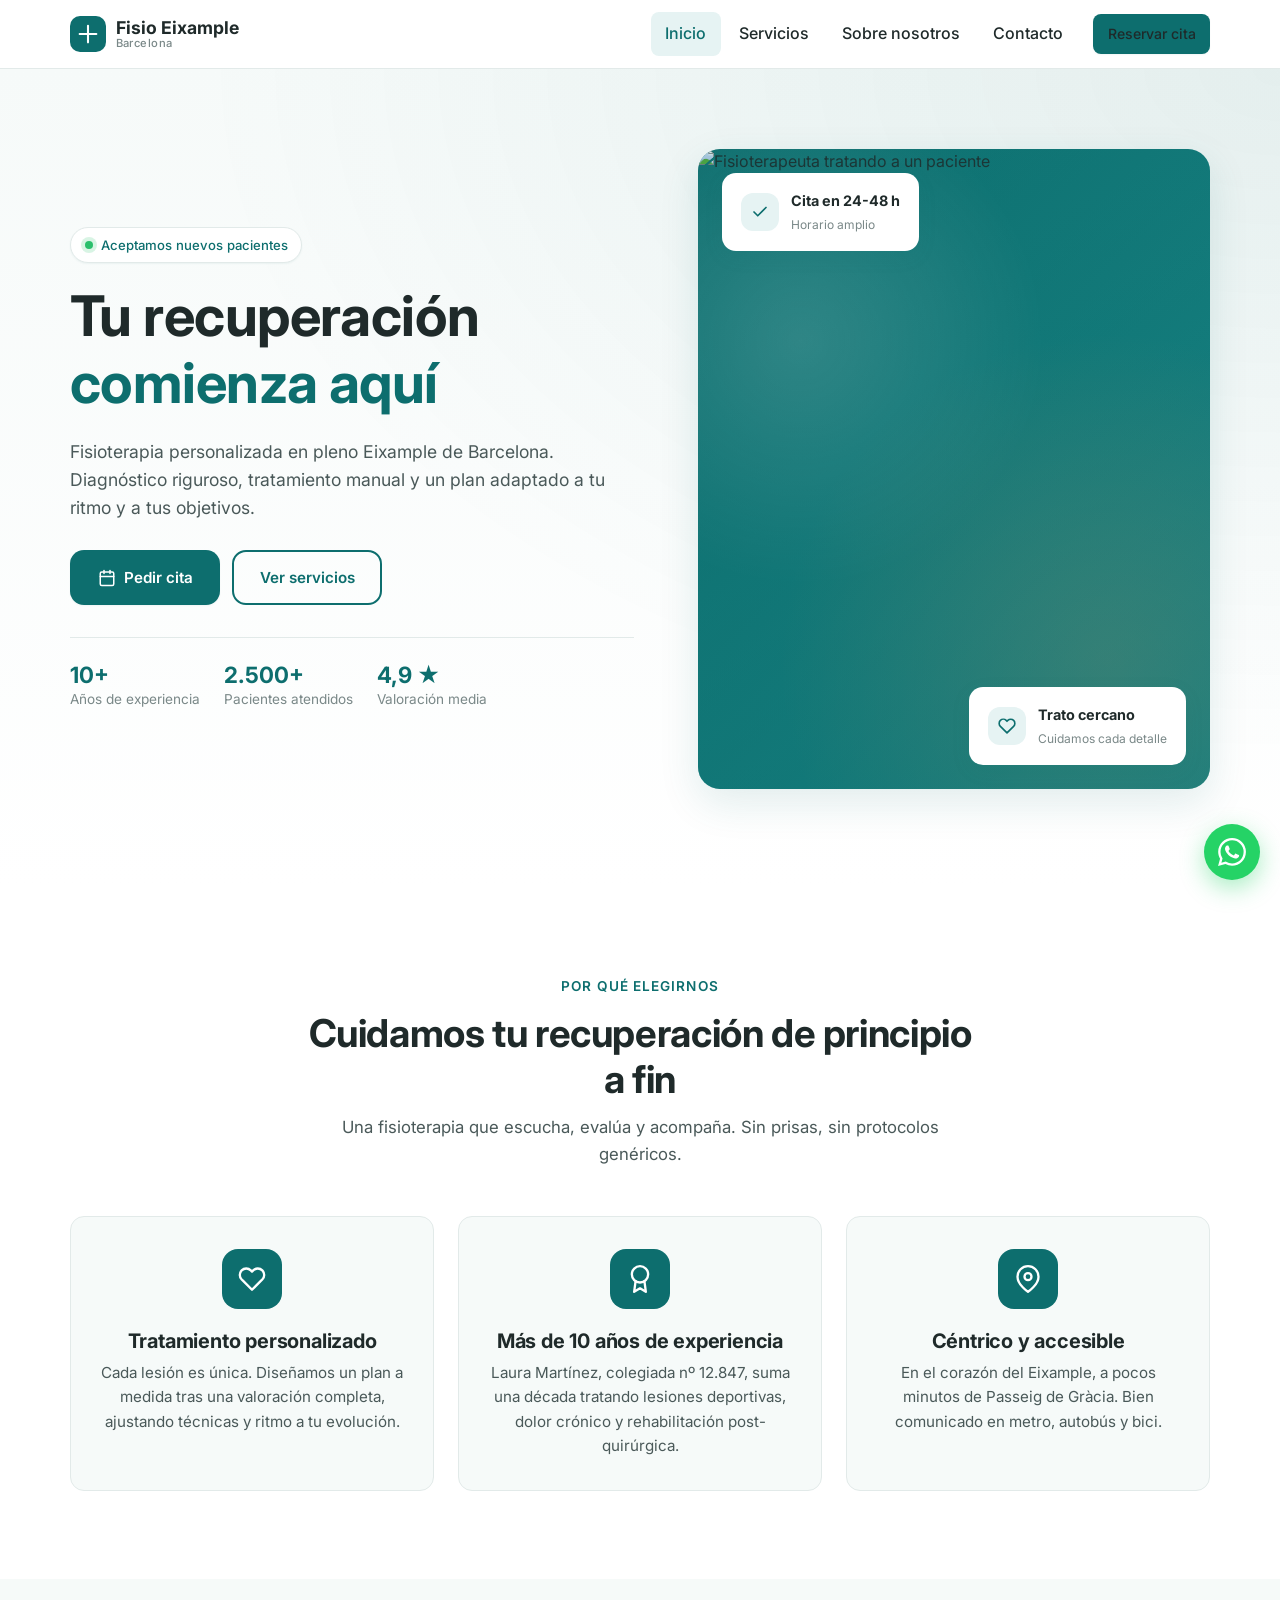
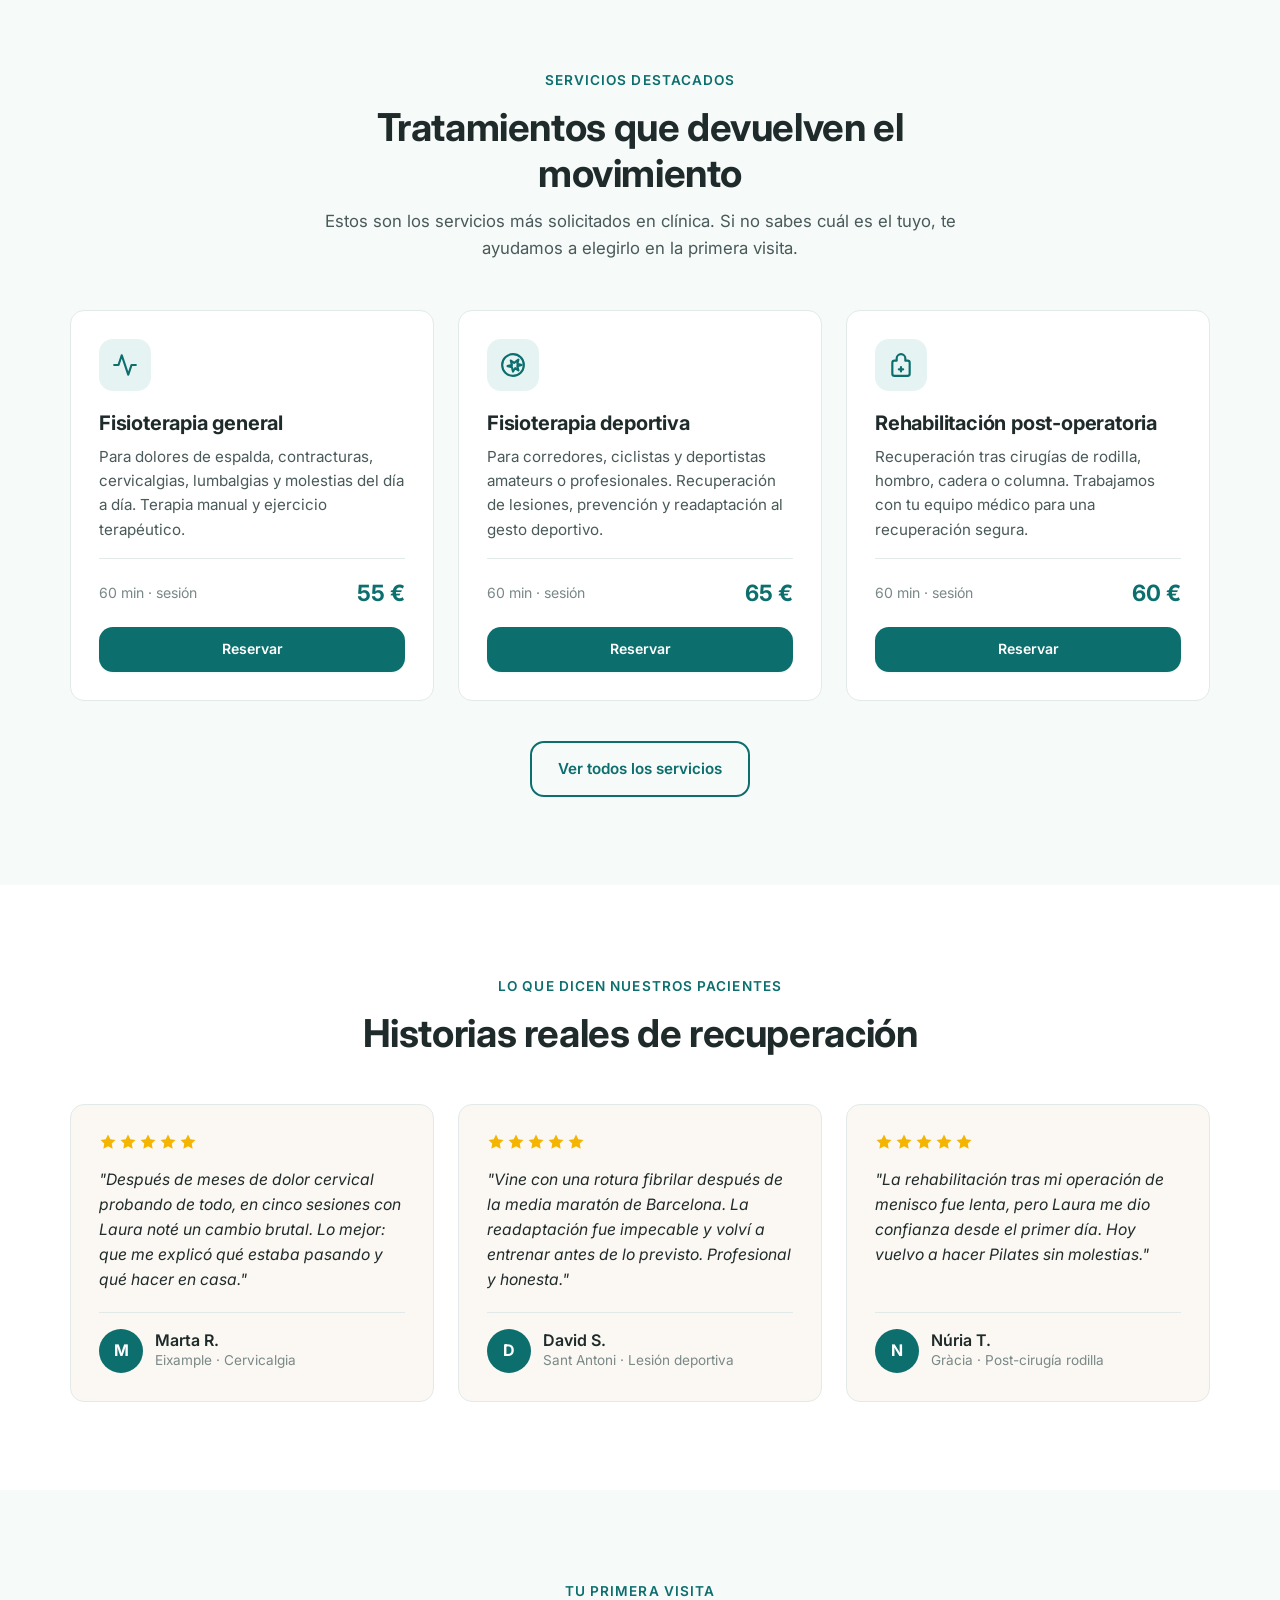
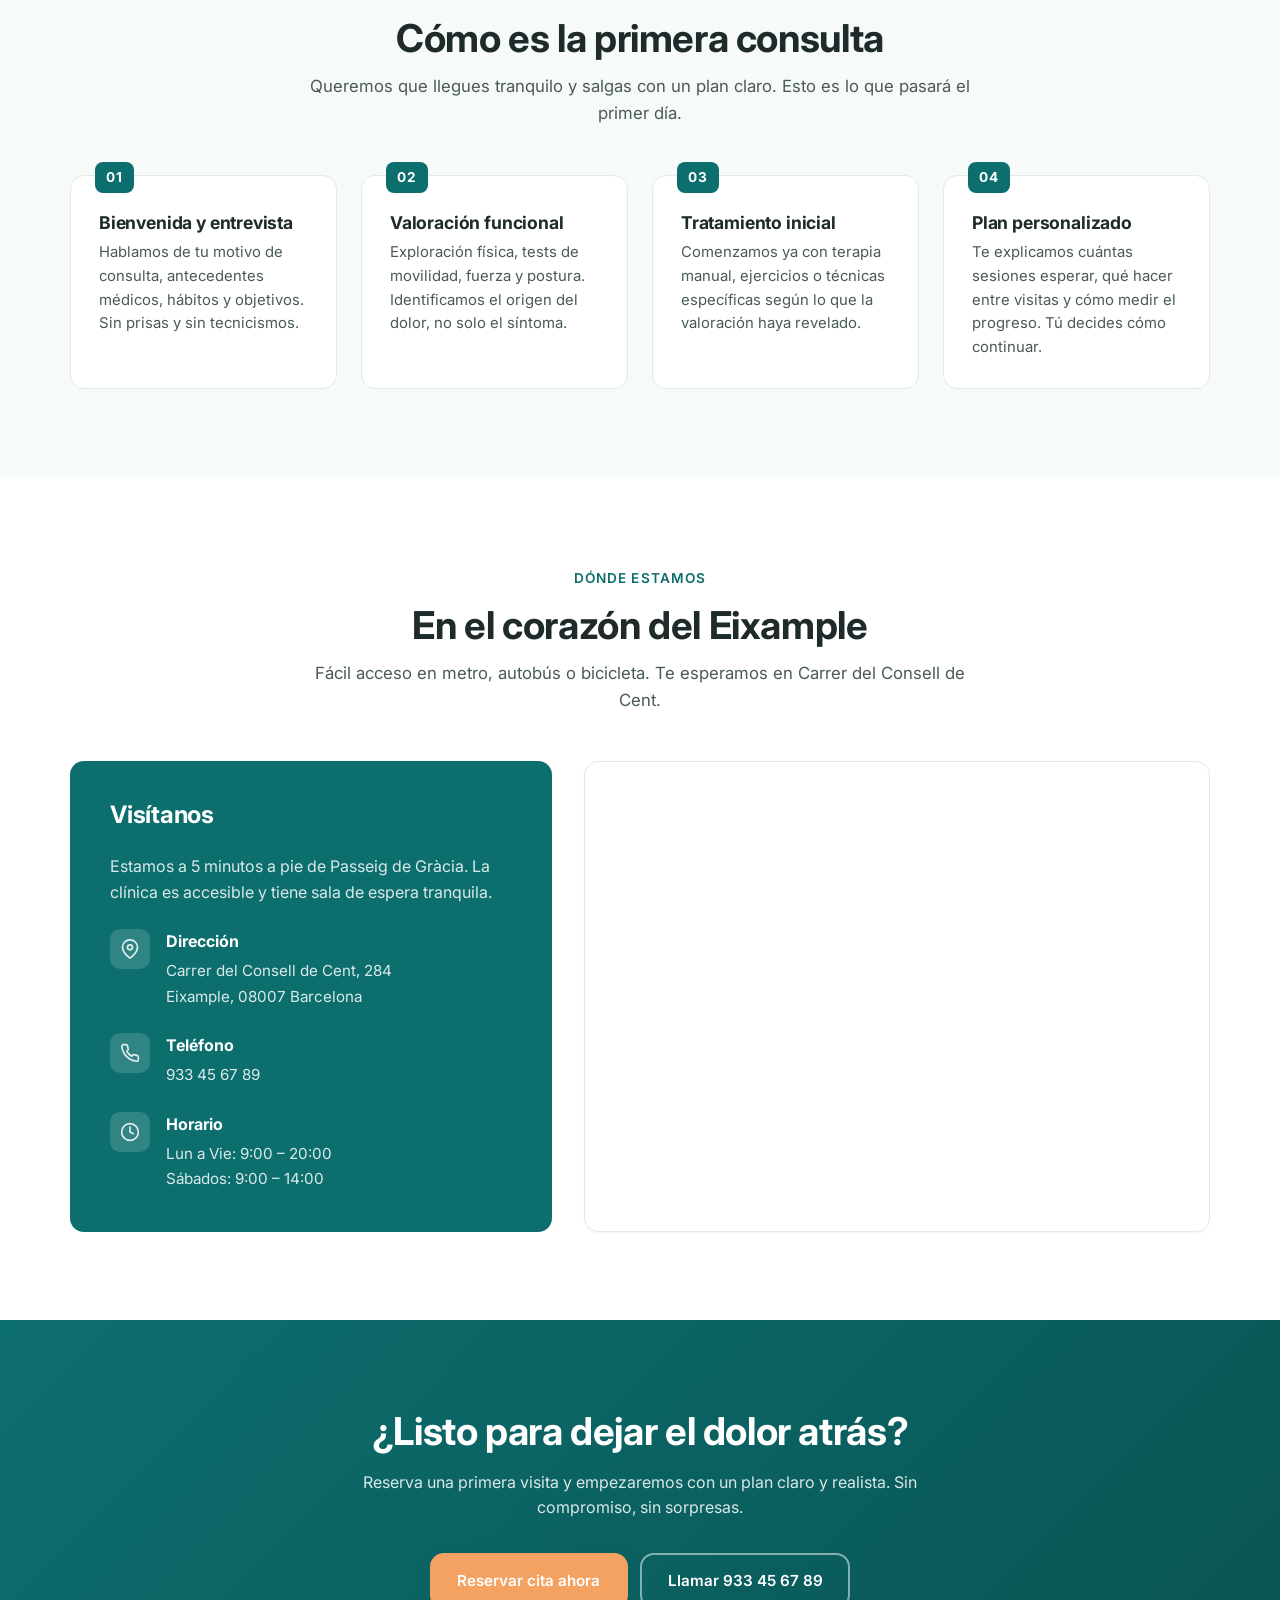
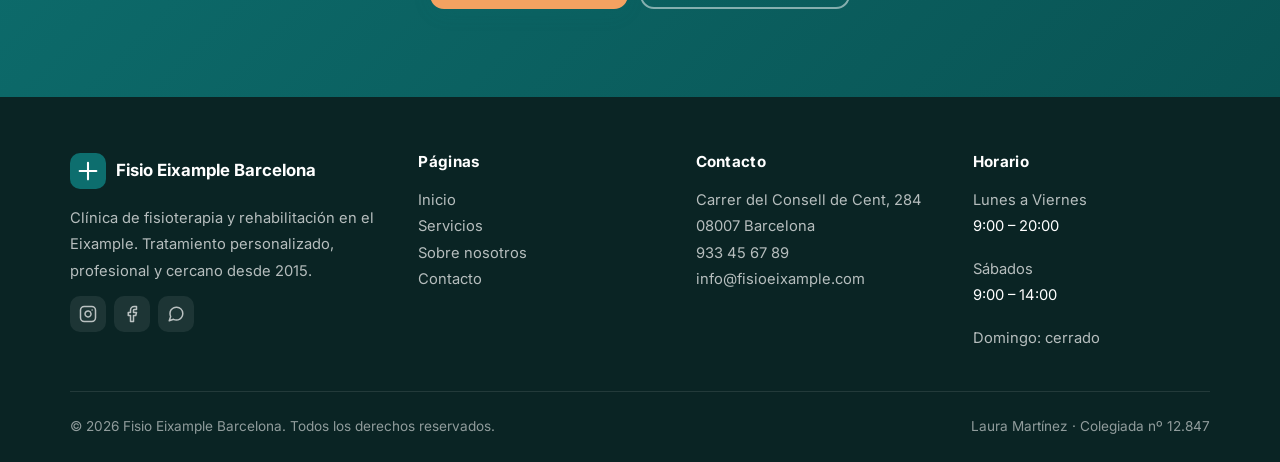
==== index.html @ 510cd074 "Add files via upload" ====
<!DOCTYPE html>
<html lang="es">
<head>
<meta charset="UTF-8" />
<meta name="viewport" content="width=device-width, initial-scale=1.0" />
<title>Fisio Eixample Barcelona — Fisioterapia y rehabilitación</title>
<meta name="description" content="Clínica de fisioterapia en el Eixample de Barcelona. Tratamiento personalizado, fisioterapia deportiva, osteopatía y rehabilitación. Pide cita con Laura Martínez, colegiada nº 12.847." />
<link rel="preconnect" href="https://fonts.googleapis.com" />
<link rel="preconnect" href="https://fonts.gstatic.com" crossorigin />
<link href="https://fonts.googleapis.com/css2?family=Inter:wght@400;500;600;700;800&display=swap" rel="stylesheet" />
<link rel="stylesheet" href="style.css" />
<link rel="icon" href="data:image/svg+xml,%3Csvg xmlns='http://www.w3.org/2000/svg' viewBox='0 0 100 100'%3E%3Crect width='100' height='100' rx='22' fill='%230d6e6e'/%3E%3Cpath d='M30 50 L45 50 L45 35 L55 35 L55 50 L70 50 L70 60 L55 60 L55 75 L45 75 L45 60 L30 60 Z' fill='white'/%3E%3C/svg%3E" />
</head>
<body>

<!-- ============ HEADER ============ -->
<header class="site-header">
  <div class="container nav">
    <a href="index.html" class="logo" aria-label="Inicio Fisio Eixample Barcelona">
      <span class="logo-mark" aria-hidden="true">
        <svg width="20" height="20" viewBox="0 0 24 24" fill="none" stroke="currentColor" stroke-width="2.5" stroke-linecap="round" stroke-linejoin="round"><path d="M12 2v20M2 12h20"/></svg>
      </span>
      <span class="logo-text">
        <strong>Fisio Eixample</strong>
        <small>Barcelona</small>
      </span>
    </a>

    <button class="nav-toggle" aria-expanded="false" aria-controls="primary-nav" aria-label="Abrir menú">
      <svg class="icon-open" width="24" height="24" viewBox="0 0 24 24" fill="none" stroke="currentColor" stroke-width="2" stroke-linecap="round"><line x1="3" y1="6" x2="21" y2="6"/><line x1="3" y1="12" x2="21" y2="12"/><line x1="3" y1="18" x2="21" y2="18"/></svg>
      <svg class="icon-close" width="24" height="24" viewBox="0 0 24 24" fill="none" stroke="currentColor" stroke-width="2" stroke-linecap="round"><line x1="18" y1="6" x2="6" y2="18"/><line x1="6" y1="6" x2="18" y2="18"/></svg>
    </button>

    <nav id="primary-nav" class="nav-menu" aria-label="Principal">
      <a href="index.html" class="active">Inicio</a>
      <a href="servicios.html">Servicios</a>
      <a href="sobre-nosotros.html">Sobre nosotros</a>
      <a href="contacto.html">Contacto</a>
      <a href="contacto.html#reservar" class="btn btn-primary btn-sm">Reservar cita</a>
    </nav>
  </div>
</header>

<!-- ============ HERO ============ -->
<section class="hero">
  <div class="container hero-grid">
    <div>
      <span class="hero-eyebrow">Aceptamos nuevos pacientes</span>
      <h1>Tu recuperación <span class="accent">comienza aquí</span></h1>
      <p class="hero-lead">Fisioterapia personalizada en pleno Eixample de Barcelona. Diagnóstico riguroso, tratamiento manual y un plan adaptado a tu ritmo y a tus objetivos.</p>
      <div class="hero-ctas">
        <a href="contacto.html#reservar" class="btn btn-primary">
          <svg width="18" height="18" viewBox="0 0 24 24" fill="none" stroke="currentColor" stroke-width="2" stroke-linecap="round" stroke-linejoin="round"><rect x="3" y="4" width="18" height="18" rx="2"/><line x1="16" y1="2" x2="16" y2="6"/><line x1="8" y1="2" x2="8" y2="6"/><line x1="3" y1="10" x2="21" y2="10"/></svg>
          Pedir cita
        </a>
        <a href="servicios.html" class="btn btn-outline">Ver servicios</a>
      </div>
      <div class="hero-trust">
        <div class="hero-trust-item">
          <strong>10+</strong>
          <span>Años de experiencia</span>
        </div>
        <div class="hero-trust-item">
          <strong>2.500+</strong>
          <span>Pacientes atendidos</span>
        </div>
        <div class="hero-trust-item">
          <strong>4,9 ★</strong>
          <span>Valoración media</span>
        </div>
      </div>
    </div>

    <div class="hero-visual">
      <img class="hero-photo"
           src="https://images.pexels.com/photos/20860586/pexels-photo-20860586.jpeg?auto=compress&cs=tinysrgb&w=1000"
           alt="Fisioterapeuta tratando a un paciente"
           loading="eager"
           referrerpolicy="no-referrer" />
      <div class="hero-visual-card top">
        <span class="dot">
          <svg width="18" height="18" viewBox="0 0 24 24" fill="none" stroke="currentColor" stroke-width="2.2" stroke-linecap="round" stroke-linejoin="round"><polyline points="20 6 9 17 4 12"/></svg>
        </span>
        <div>
          <strong>Cita en 24-48 h</strong>
          <small>Horario amplio</small>
        </div>
      </div>
      <div class="hero-visual-card bottom">
        <span class="dot">
          <svg width="18" height="18" viewBox="0 0 24 24" fill="none" stroke="currentColor" stroke-width="2.2" stroke-linecap="round" stroke-linejoin="round"><path d="M20.84 4.61a5.5 5.5 0 0 0-7.78 0L12 5.67l-1.06-1.06a5.5 5.5 0 0 0-7.78 7.78l1.06 1.06L12 21.23l7.78-7.78 1.06-1.06a5.5 5.5 0 0 0 0-7.78z"/></svg>
        </span>
        <div>
          <strong>Trato cercano</strong>
          <small>Cuidamos cada detalle</small>
        </div>
      </div>
    </div>
  </div>
</section>

<!-- ============ FEATURES ============ -->
<section class="features">
  <div class="container">
    <div class="section-header">
      <span class="eyebrow">Por qué elegirnos</span>
      <h2>Cuidamos tu recuperación de principio a fin</h2>
      <p>Una fisioterapia que escucha, evalúa y acompaña. Sin prisas, sin protocolos genéricos.</p>
    </div>
    <div class="features-grid">

      <div class="feature-card reveal">
        <div class="feature-icon" aria-hidden="true">
          <svg width="28" height="28" viewBox="0 0 24 24" fill="none" stroke="currentColor" stroke-width="2" stroke-linecap="round" stroke-linejoin="round"><path d="M20.84 4.61a5.5 5.5 0 0 0-7.78 0L12 5.67l-1.06-1.06a5.5 5.5 0 0 0-7.78 7.78l1.06 1.06L12 21.23l7.78-7.78 1.06-1.06a5.5 5.5 0 0 0 0-7.78z"/></svg>
        </div>
        <h3>Tratamiento personalizado</h3>
        <p>Cada lesión es única. Diseñamos un plan a medida tras una valoración completa, ajustando técnicas y ritmo a tu evolución.</p>
      </div>

      <div class="feature-card reveal">
        <div class="feature-icon" aria-hidden="true">
          <svg width="28" height="28" viewBox="0 0 24 24" fill="none" stroke="currentColor" stroke-width="2" stroke-linecap="round" stroke-linejoin="round"><circle cx="12" cy="8" r="7"/><polyline points="8.21 13.89 7 23 12 20 17 23 15.79 13.88"/></svg>
        </div>
        <h3>Más de 10 años de experiencia</h3>
        <p>Laura Martínez, colegiada nº 12.847, suma una década tratando lesiones deportivas, dolor crónico y rehabilitación post-quirúrgica.</p>
      </div>

      <div class="feature-card reveal">
        <div class="feature-icon" aria-hidden="true">
          <svg width="28" height="28" viewBox="0 0 24 24" fill="none" stroke="currentColor" stroke-width="2" stroke-linecap="round" stroke-linejoin="round"><path d="M21 10c0 7-9 13-9 13s-9-6-9-13a9 9 0 0 1 18 0z"/><circle cx="12" cy="10" r="3"/></svg>
        </div>
        <h3>Céntrico y accesible</h3>
        <p>En el corazón del Eixample, a pocos minutos de Passeig de Gràcia. Bien comunicado en metro, autobús y bici.</p>
      </div>

    </div>
  </div>
</section>

<!-- ============ SERVICES ============ -->
<section class="services">
  <div class="container">
    <div class="section-header">
      <span class="eyebrow">Servicios destacados</span>
      <h2>Tratamientos que devuelven el movimiento</h2>
      <p>Estos son los servicios más solicitados en clínica. Si no sabes cuál es el tuyo, te ayudamos a elegirlo en la primera visita.</p>
    </div>
    <div class="services-grid three">

      <article class="service-card reveal">
        <div class="service-icon" aria-hidden="true">
          <svg width="26" height="26" viewBox="0 0 24 24" fill="none" stroke="currentColor" stroke-width="2" stroke-linecap="round" stroke-linejoin="round"><path d="M22 12h-4l-3 9L9 3l-3 9H2"/></svg>
        </div>
        <h3>Fisioterapia general</h3>
        <p>Para dolores de espalda, contracturas, cervicalgias, lumbalgias y molestias del día a día. Terapia manual y ejercicio terapéutico.</p>
        <div class="service-meta">
          <span class="duration">60 min · sesión</span>
          <span class="service-price">55 €</span>
        </div>
        <a href="contacto.html#reservar" class="btn btn-primary btn-sm">Reservar</a>
      </article>

      <article class="service-card reveal">
        <div class="service-icon" aria-hidden="true">
          <svg width="26" height="26" viewBox="0 0 24 24" fill="none" stroke="currentColor" stroke-width="2" stroke-linecap="round" stroke-linejoin="round"><circle cx="12" cy="12" r="10"/><path d="M14 9.3 17 7l-1 4 4 1-4 1 1 4-3-2-2 3-1-4-4-1 4-1-1-4 3 2"/></svg>
        </div>
        <h3>Fisioterapia deportiva</h3>
        <p>Para corredores, ciclistas y deportistas amateurs o profesionales. Recuperación de lesiones, prevención y readaptación al gesto deportivo.</p>
        <div class="service-meta">
          <span class="duration">60 min · sesión</span>
          <span class="service-price">65 €</span>
        </div>
        <a href="contacto.html#reservar" class="btn btn-primary btn-sm">Reservar</a>
      </article>

      <article class="service-card reveal">
        <div class="service-icon" aria-hidden="true">
          <svg width="26" height="26" viewBox="0 0 24 24" fill="none" stroke="currentColor" stroke-width="2" stroke-linecap="round" stroke-linejoin="round"><path d="M12 2a4 4 0 0 0-4 4v2H6a2 2 0 0 0-2 2v10a2 2 0 0 0 2 2h12a2 2 0 0 0 2-2V10a2 2 0 0 0-2-2h-2V6a4 4 0 0 0-4-4z"/><path d="M12 14v4M10 16h4"/></svg>
        </div>
        <h3>Rehabilitación post-operatoria</h3>
        <p>Recuperación tras cirugías de rodilla, hombro, cadera o columna. Trabajamos con tu equipo médico para una recuperación segura.</p>
        <div class="service-meta">
          <span class="duration">60 min · sesión</span>
          <span class="service-price">60 €</span>
        </div>
        <a href="contacto.html#reservar" class="btn btn-primary btn-sm">Reservar</a>
      </article>

    </div>
    <div class="section-cta">
      <a href="servicios.html" class="btn btn-outline">Ver todos los servicios</a>
    </div>
  </div>
</section>

<!-- ============ TESTIMONIALS ============ -->
<section class="testimonials">
  <div class="container">
    <div class="section-header">
      <span class="eyebrow">Lo que dicen nuestros pacientes</span>
      <h2>Historias reales de recuperación</h2>
    </div>
    <div class="testimonials-grid">

      <article class="testimonial-card reveal">
        <div class="stars" aria-label="5 sobre 5 estrellas">
          <svg width="18" height="18" viewBox="0 0 24 24" fill="currentColor"><polygon points="12 2 15.09 8.26 22 9.27 17 14.14 18.18 21.02 12 17.77 5.82 21.02 7 14.14 2 9.27 8.91 8.26 12 2"/></svg>
          <svg width="18" height="18" viewBox="0 0 24 24" fill="currentColor"><polygon points="12 2 15.09 8.26 22 9.27 17 14.14 18.18 21.02 12 17.77 5.82 21.02 7 14.14 2 9.27 8.91 8.26 12 2"/></svg>
          <svg width="18" height="18" viewBox="0 0 24 24" fill="currentColor"><polygon points="12 2 15.09 8.26 22 9.27 17 14.14 18.18 21.02 12 17.77 5.82 21.02 7 14.14 2 9.27 8.91 8.26 12 2"/></svg>
          <svg width="18" height="18" viewBox="0 0 24 24" fill="currentColor"><polygon points="12 2 15.09 8.26 22 9.27 17 14.14 18.18 21.02 12 17.77 5.82 21.02 7 14.14 2 9.27 8.91 8.26 12 2"/></svg>
          <svg width="18" height="18" viewBox="0 0 24 24" fill="currentColor"><polygon points="12 2 15.09 8.26 22 9.27 17 14.14 18.18 21.02 12 17.77 5.82 21.02 7 14.14 2 9.27 8.91 8.26 12 2"/></svg>
        </div>
        <p class="testimonial-text">"Después de meses de dolor cervical probando de todo, en cinco sesiones con Laura noté un cambio brutal. Lo mejor: que me explicó qué estaba pasando y qué hacer en casa."</p>
        <div class="testimonial-author">
          <div class="author-avatar" aria-hidden="true">M</div>
          <div>
            <div class="author-name">Marta R.</div>
            <div class="author-meta">Eixample · Cervicalgia</div>
          </div>
        </div>
      </article>

      <article class="testimonial-card reveal">
        <div class="stars" aria-label="5 sobre 5 estrellas">
          <svg width="18" height="18" viewBox="0 0 24 24" fill="currentColor"><polygon points="12 2 15.09 8.26 22 9.27 17 14.14 18.18 21.02 12 17.77 5.82 21.02 7 14.14 2 9.27 8.91 8.26 12 2"/></svg>
          <svg width="18" height="18" viewBox="0 0 24 24" fill="currentColor"><polygon points="12 2 15.09 8.26 22 9.27 17 14.14 18.18 21.02 12 17.77 5.82 21.02 7 14.14 2 9.27 8.91 8.26 12 2"/></svg>
          <svg width="18" height="18" viewBox="0 0 24 24" fill="currentColor"><polygon points="12 2 15.09 8.26 22 9.27 17 14.14 18.18 21.02 12 17.77 5.82 21.02 7 14.14 2 9.27 8.91 8.26 12 2"/></svg>
          <svg width="18" height="18" viewBox="0 0 24 24" fill="currentColor"><polygon points="12 2 15.09 8.26 22 9.27 17 14.14 18.18 21.02 12 17.77 5.82 21.02 7 14.14 2 9.27 8.91 8.26 12 2"/></svg>
          <svg width="18" height="18" viewBox="0 0 24 24" fill="currentColor"><polygon points="12 2 15.09 8.26 22 9.27 17 14.14 18.18 21.02 12 17.77 5.82 21.02 7 14.14 2 9.27 8.91 8.26 12 2"/></svg>
        </div>
        <p class="testimonial-text">"Vine con una rotura fibrilar después de la media maratón de Barcelona. La readaptación fue impecable y volví a entrenar antes de lo previsto. Profesional y honesta."</p>
        <div class="testimonial-author">
          <div class="author-avatar" aria-hidden="true">D</div>
          <div>
            <div class="author-name">David S.</div>
            <div class="author-meta">Sant Antoni · Lesión deportiva</div>
          </div>
        </div>
      </article>

      <article class="testimonial-card reveal">
        <div class="stars" aria-label="5 sobre 5 estrellas">
          <svg width="18" height="18" viewBox="0 0 24 24" fill="currentColor"><polygon points="12 2 15.09 8.26 22 9.27 17 14.14 18.18 21.02 12 17.77 5.82 21.02 7 14.14 2 9.27 8.91 8.26 12 2"/></svg>
          <svg width="18" height="18" viewBox="0 0 24 24" fill="currentColor"><polygon points="12 2 15.09 8.26 22 9.27 17 14.14 18.18 21.02 12 17.77 5.82 21.02 7 14.14 2 9.27 8.91 8.26 12 2"/></svg>
          <svg width="18" height="18" viewBox="0 0 24 24" fill="currentColor"><polygon points="12 2 15.09 8.26 22 9.27 17 14.14 18.18 21.02 12 17.77 5.82 21.02 7 14.14 2 9.27 8.91 8.26 12 2"/></svg>
          <svg width="18" height="18" viewBox="0 0 24 24" fill="currentColor"><polygon points="12 2 15.09 8.26 22 9.27 17 14.14 18.18 21.02 12 17.77 5.82 21.02 7 14.14 2 9.27 8.91 8.26 12 2"/></svg>
          <svg width="18" height="18" viewBox="0 0 24 24" fill="currentColor"><polygon points="12 2 15.09 8.26 22 9.27 17 14.14 18.18 21.02 12 17.77 5.82 21.02 7 14.14 2 9.27 8.91 8.26 12 2"/></svg>
        </div>
        <p class="testimonial-text">"La rehabilitación tras mi operación de menisco fue lenta, pero Laura me dio confianza desde el primer día. Hoy vuelvo a hacer Pilates sin molestias."</p>
        <div class="testimonial-author">
          <div class="author-avatar" aria-hidden="true">N</div>
          <div>
            <div class="author-name">Núria T.</div>
            <div class="author-meta">Gràcia · Post-cirugía rodilla</div>
          </div>
        </div>
      </article>

    </div>
  </div>
</section>

<!-- ============ FIRST VISIT ============ -->
<section class="first-visit" id="primera-visita">
  <div class="container">
    <div class="section-header">
      <span class="eyebrow">Tu primera visita</span>
      <h2>Cómo es la primera consulta</h2>
      <p>Queremos que llegues tranquilo y salgas con un plan claro. Esto es lo que pasará el primer día.</p>
    </div>
    <div class="steps">

      <div class="step reveal">
        <h3>Bienvenida y entrevista</h3>
        <p>Hablamos de tu motivo de consulta, antecedentes médicos, hábitos y objetivos. Sin prisas y sin tecnicismos.</p>
      </div>

      <div class="step reveal">
        <h3>Valoración funcional</h3>
        <p>Exploración física, tests de movilidad, fuerza y postura. Identificamos el origen del dolor, no solo el síntoma.</p>
      </div>

      <div class="step reveal">
        <h3>Tratamiento inicial</h3>
        <p>Comenzamos ya con terapia manual, ejercicios o técnicas específicas según lo que la valoración haya revelado.</p>
      </div>

      <div class="step reveal">
        <h3>Plan personalizado</h3>
        <p>Te explicamos cuántas sesiones esperar, qué hacer entre visitas y cómo medir el progreso. Tú decides cómo continuar.</p>
      </div>

    </div>
  </div>
</section>

<!-- ============ LOCATION ============ -->
<section class="location" id="ubicacion">
  <div class="container">
    <div class="section-header">
      <span class="eyebrow">Dónde estamos</span>
      <h2>En el corazón del Eixample</h2>
      <p>Fácil acceso en metro, autobús o bicicleta. Te esperamos en Carrer del Consell de Cent.</p>
    </div>
    <div class="location-grid">
      <div class="location-info">
        <h2 style="font-size:1.5rem">Visítanos</h2>
        <p>Estamos a 5 minutos a pie de Passeig de Gràcia. La clínica es accesible y tiene sala de espera tranquila.</p>

        <div class="location-detail">
          <span class="ic" aria-hidden="true">
            <svg width="20" height="20" viewBox="0 0 24 24" fill="none" stroke="currentColor" stroke-width="2" stroke-linecap="round" stroke-linejoin="round"><path d="M21 10c0 7-9 13-9 13s-9-6-9-13a9 9 0 0 1 18 0z"/><circle cx="12" cy="10" r="3"/></svg>
          </span>
          <div>
            <strong>Dirección</strong>
            <span>Carrer del Consell de Cent, 284<br>Eixample, 08007 Barcelona</span>
          </div>
        </div>

        <div class="location-detail">
          <span class="ic" aria-hidden="true">
            <svg width="20" height="20" viewBox="0 0 24 24" fill="none" stroke="currentColor" stroke-width="2" stroke-linecap="round" stroke-linejoin="round"><path d="M22 16.92v3a2 2 0 0 1-2.18 2 19.79 19.79 0 0 1-8.63-3.07 19.5 19.5 0 0 1-6-6 19.79 19.79 0 0 1-3.07-8.67A2 2 0 0 1 4.11 2h3a2 2 0 0 1 2 1.72 12.84 12.84 0 0 0 .7 2.81 2 2 0 0 1-.45 2.11L8.09 9.91a16 16 0 0 0 6 6l1.27-1.27a2 2 0 0 1 2.11-.45 12.84 12.84 0 0 0 2.81.7A2 2 0 0 1 22 16.92z"/></svg>
          </span>
          <div>
            <strong>Teléfono</strong>
            <a href="tel:+34933456789">933 45 67 89</a>
          </div>
        </div>

        <div class="location-detail">
          <span class="ic" aria-hidden="true">
            <svg width="20" height="20" viewBox="0 0 24 24" fill="none" stroke="currentColor" stroke-width="2" stroke-linecap="round" stroke-linejoin="round"><circle cx="12" cy="12" r="10"/><polyline points="12 6 12 12 16 14"/></svg>
          </span>
          <div>
            <strong>Horario</strong>
            <span>Lun a Vie: 9:00 – 20:00<br>Sábados: 9:00 – 14:00</span>
          </div>
        </div>
      </div>

      <div class="map-wrap">
        <iframe
          src="https://www.google.com/maps?q=Carrer%20del%20Consell%20de%20Cent%2C%20284%2C%20Eixample%2C%20Barcelona&output=embed"
          loading="lazy"
          referrerpolicy="no-referrer-when-downgrade"
          title="Mapa: Carrer del Consell de Cent, 284, Barcelona"
          allowfullscreen></iframe>
      </div>
    </div>
  </div>
</section>

<!-- ============ CTA BANNER ============ -->
<section class="cta-banner">
  <div class="container">
    <h2>¿Listo para dejar el dolor atrás?</h2>
    <p>Reserva una primera visita y empezaremos con un plan claro y realista. Sin compromiso, sin sorpresas.</p>
    <div class="ctas">
      <a href="contacto.html#reservar" class="btn btn-accent">Reservar cita ahora</a>
      <a href="tel:+34933456789" class="btn btn-outline">Llamar 933 45 67 89</a>
    </div>
  </div>
</section>

<!-- ============ FOOTER ============ -->
<footer class="site-footer">
  <div class="container">
    <div class="footer-grid">
      <div class="footer-col">
        <div class="footer-brand">
          <span class="logo-mark" aria-hidden="true">
            <svg width="20" height="20" viewBox="0 0 24 24" fill="none" stroke="currentColor" stroke-width="2.5" stroke-linecap="round"><path d="M12 2v20M2 12h20"/></svg>
          </span>
          <strong>Fisio Eixample Barcelona</strong>
        </div>
        <p>Clínica de fisioterapia y rehabilitación en el Eixample. Tratamiento personalizado, profesional y cercano desde 2015.</p>
        <div class="socials">
          <a href="#" aria-label="Instagram">
            <svg width="18" height="18" viewBox="0 0 24 24" fill="none" stroke="currentColor" stroke-width="2" stroke-linecap="round" stroke-linejoin="round"><rect x="2" y="2" width="20" height="20" rx="5" ry="5"/><path d="M16 11.37A4 4 0 1 1 12.63 8 4 4 0 0 1 16 11.37z"/><line x1="17.5" y1="6.5" x2="17.51" y2="6.5"/></svg>
          </a>
          <a href="#" aria-label="Facebook">
            <svg width="18" height="18" viewBox="0 0 24 24" fill="none" stroke="currentColor" stroke-width="2" stroke-linecap="round" stroke-linejoin="round"><path d="M18 2h-3a5 5 0 0 0-5 5v3H7v4h3v8h4v-8h3l1-4h-4V7a1 1 0 0 1 1-1h3z"/></svg>
          </a>
          <a href="#" aria-label="WhatsApp">
            <svg width="18" height="18" viewBox="0 0 24 24" fill="none" stroke="currentColor" stroke-width="2" stroke-linecap="round" stroke-linejoin="round"><path d="M21 11.5a8.38 8.38 0 0 1-.9 3.8 8.5 8.5 0 0 1-7.6 4.7 8.38 8.38 0 0 1-3.8-.9L3 21l1.9-5.7a8.38 8.38 0 0 1-.9-3.8 8.5 8.5 0 0 1 4.7-7.6 8.38 8.38 0 0 1 3.8-.9h.5a8.48 8.48 0 0 1 8 8v.5z"/></svg>
          </a>
        </div>
      </div>

      <div class="footer-col">
        <h4>Páginas</h4>
        <ul>
          <li><a href="index.html">Inicio</a></li>
          <li><a href="servicios.html">Servicios</a></li>
          <li><a href="sobre-nosotros.html">Sobre nosotros</a></li>
          <li><a href="contacto.html">Contacto</a></li>
        </ul>
      </div>

      <div class="footer-col">
        <h4>Contacto</h4>
        <ul>
          <li>Carrer del Consell de Cent, 284</li>
          <li>08007 Barcelona</li>
          <li><a href="tel:+34933456789">933 45 67 89</a></li>
          <li><a href="mailto:info@fisioeixample.com">info@fisioeixample.com</a></li>
        </ul>
      </div>

      <div class="footer-col">
        <h4>Horario</h4>
        <ul>
          <li>Lunes a Viernes</li>
          <li style="color:#fff;">9:00 – 20:00</li>
          <li class="mt-2">Sábados</li>
          <li style="color:#fff;">9:00 – 14:00</li>
          <li class="mt-2">Domingo: cerrado</li>
        </ul>
      </div>
    </div>

    <div class="footer-bottom">
      <span>© 2026 Fisio Eixample Barcelona. Todos los derechos reservados.</span>
      <span>Laura Martínez · Colegiada nº 12.847</span>
    </div>
  </div>
</footer>

<!-- ============ FAB WhatsApp ============ -->
<a class="fab-whatsapp" href="https://wa.me/34612345678" target="_blank" rel="noopener" aria-label="Contactar por WhatsApp">
  <svg width="28" height="28" viewBox="0 0 24 24" fill="currentColor"><path d="M17.472 14.382c-.297-.149-1.758-.867-2.03-.967-.273-.099-.471-.148-.67.15-.197.297-.767.966-.94 1.164-.173.199-.347.223-.644.075-.297-.15-1.255-.463-2.39-1.475-.883-.788-1.48-1.761-1.653-2.059-.173-.297-.018-.458.13-.606.134-.133.298-.347.446-.52.149-.174.198-.298.298-.497.099-.198.05-.371-.025-.52-.075-.149-.669-1.612-.916-2.207-.242-.579-.487-.5-.669-.51-.173-.008-.371-.01-.57-.01-.198 0-.52.074-.792.372-.272.297-1.04 1.016-1.04 2.479 0 1.462 1.065 2.875 1.213 3.074.149.198 2.096 3.2 5.077 4.487.709.306 1.262.489 1.694.625.712.227 1.36.195 1.871.118.571-.085 1.758-.719 2.006-1.413.248-.694.248-1.289.173-1.413-.074-.124-.272-.198-.57-.347m-5.421 7.403h-.004a9.87 9.87 0 0 1-5.031-1.378l-.361-.214-3.741.982.998-3.648-.235-.374a9.86 9.86 0 0 1-1.51-5.26c.001-5.45 4.436-9.884 9.888-9.884 2.64 0 5.122 1.03 6.988 2.898a9.825 9.825 0 0 1 2.893 6.994c-.003 5.45-4.437 9.884-9.885 9.884m8.413-18.297A11.815 11.815 0 0 0 12.05 0C5.495 0 .16 5.335.157 11.892c0 2.096.547 4.142 1.588 5.945L.057 24l6.305-1.654a11.882 11.882 0 0 0 5.683 1.448h.005c6.554 0 11.89-5.335 11.893-11.893a11.821 11.821 0 0 0-3.48-8.413"/></svg>
</a>

<script>
  // Mobile nav toggle
  const toggle = document.querySelector('.nav-toggle');
  const menu = document.getElementById('primary-nav');
  if (toggle && menu) {
    toggle.addEventListener('click', () => {
      const open = menu.classList.toggle('is-open');
      toggle.setAttribute('aria-expanded', String(open));
      toggle.setAttribute('aria-label', open ? 'Cerrar menú' : 'Abrir menú');
    });
    menu.querySelectorAll('a').forEach(a => a.addEventListener('click', () => {
      if (window.innerWidth < 900) {
        menu.classList.remove('is-open');
        toggle.setAttribute('aria-expanded', 'false');
      }
    }));
  }

  // Reveal on scroll
  const reveals = document.querySelectorAll('.reveal');
  if ('IntersectionObserver' in window && reveals.length) {
    const io = new IntersectionObserver((entries) => {
      entries.forEach(e => {
        if (e.isIntersecting) {
          e.target.classList.add('is-visible');
          io.unobserve(e.target);
        }
      });
    }, { threshold: 0.12 });
    reveals.forEach(el => io.observe(el));
  } else {
    reveals.forEach(el => el.classList.add('is-visible'));
  }
</script>

</body>
</html>
---- style.css ----
/* =========================================================
   Fisio Eixample Barcelona — Stylesheet
   Mobile-first, responsive, no frameworks
   ========================================================= */

/* ---------- Reset ---------- */
*,
*::before,
*::after {
  box-sizing: border-box;
  margin: 0;
  padding: 0;
}

html {
  scroll-behavior: smooth;
  -webkit-text-size-adjust: 100%;
}

img,
svg {
  max-width: 100%;
  display: block;
}

a {
  color: inherit;
  text-decoration: none;
}

button {
  font: inherit;
  cursor: pointer;
  border: none;
  background: none;
}

/* ---------- Design tokens ---------- */
:root {
  /* Palette: medical, calm, trustworthy */
  --c-primary: #0d6e6e;        /* deep teal */
  --c-primary-dark: #095454;
  --c-primary-light: #e6f3f3;
  --c-accent: #f4a261;         /* warm coral */
  --c-accent-dark: #e08c47;
  --c-bg: #ffffff;
  --c-bg-alt: #f6faf9;
  --c-bg-cream: #fbf8f3;
  --c-text: #1f2a2a;
  --c-text-soft: #4a5959;
  --c-muted: #7a8888;
  --c-border: #e2eae9;
  --c-star: #f5b400;

  --radius-sm: 8px;
  --radius-md: 14px;
  --radius-lg: 22px;

  --shadow-sm: 0 1px 2px rgba(13, 110, 110, 0.06);
  --shadow-md: 0 6px 20px rgba(13, 110, 110, 0.08);
  --shadow-lg: 0 14px 40px rgba(13, 110, 110, 0.12);

  --container: 1180px;
  --header-h: 68px;

  --t-fast: 150ms ease;
  --t-base: 250ms ease;
}

/* ---------- Base ---------- */
body {
  font-family: 'Inter', -apple-system, BlinkMacSystemFont, 'Segoe UI', Roboto, sans-serif;
  font-size: 16px;
  line-height: 1.6;
  color: var(--c-text);
  background: var(--c-bg);
  -webkit-font-smoothing: antialiased;
  -moz-osx-font-smoothing: grayscale;
}

h1, h2, h3, h4 {
  font-weight: 700;
  line-height: 1.2;
  color: var(--c-text);
  letter-spacing: -0.01em;
}

h1 { font-size: clamp(2rem, 5vw + 1rem, 3.5rem); }
h2 { font-size: clamp(1.6rem, 3vw + 1rem, 2.4rem); }
h3 { font-size: 1.25rem; }

p { color: var(--c-text-soft); }

.container {
  width: 100%;
  max-width: var(--container);
  margin: 0 auto;
  padding: 0 1.25rem;
}

section {
  padding: 4rem 0;
}

@media (min-width: 768px) {
  section { padding: 5.5rem 0; }
}

.section-header {
  text-align: center;
  max-width: 680px;
  margin: 0 auto 3rem;
}

.section-header .eyebrow {
  display: inline-block;
  font-size: 0.85rem;
  font-weight: 600;
  letter-spacing: 0.08em;
  text-transform: uppercase;
  color: var(--c-primary);
  margin-bottom: 0.75rem;
}

.section-header p {
  margin-top: 0.75rem;
  font-size: 1.05rem;
}

/* ---------- Buttons ---------- */
.btn {
  display: inline-flex;
  align-items: center;
  justify-content: center;
  gap: 0.5rem;
  padding: 0.85rem 1.6rem;
  border-radius: var(--radius-md);
  font-weight: 600;
  font-size: 0.95rem;
  transition: transform var(--t-fast), box-shadow var(--t-base), background var(--t-base), color var(--t-base);
  white-space: nowrap;
  border: 2px solid transparent;
}

.btn-primary {
  background: var(--c-primary);
  color: #fff;
  box-shadow: var(--shadow-sm);
}

.btn-primary:hover {
  background: var(--c-primary-dark);
  box-shadow: var(--shadow-md);
  transform: translateY(-1px);
}

.btn-accent {
  background: var(--c-accent);
  color: #fff;
}

.btn-accent:hover {
  background: var(--c-accent-dark);
  transform: translateY(-1px);
}

.btn-outline {
  background: transparent;
  color: var(--c-primary);
  border-color: var(--c-primary);
}

.btn-outline:hover {
  background: var(--c-primary);
  color: #fff;
}

.btn-ghost {
  color: var(--c-primary);
  padding: 0.85rem 1.2rem;
}

.btn-ghost:hover { color: var(--c-primary-dark); }

.btn-sm { padding: 0.6rem 1.1rem; font-size: 0.88rem; }

/* ---------- Header ---------- */
.site-header {
  position: sticky;
  top: 0;
  z-index: 100;
  background: rgba(255, 255, 255, 0.92);
  backdrop-filter: saturate(180%) blur(10px);
  -webkit-backdrop-filter: saturate(180%) blur(10px);
  border-bottom: 1px solid var(--c-border);
}

.nav {
  display: flex;
  align-items: center;
  justify-content: space-between;
  height: var(--header-h);
}

.logo {
  display: flex;
  align-items: center;
  gap: 0.6rem;
  font-weight: 700;
  font-size: 1.1rem;
  color: var(--c-text);
}

.logo-mark {
  display: inline-flex;
  align-items: center;
  justify-content: center;
  width: 36px;
  height: 36px;
  border-radius: 10px;
  background: var(--c-primary);
  color: #fff;
}

.logo-text {
  display: flex;
  flex-direction: column;
  line-height: 1;
}

.logo-text small {
  font-size: 0.7rem;
  font-weight: 500;
  color: var(--c-muted);
  margin-top: 2px;
  letter-spacing: 0.04em;
}

.nav-toggle {
  width: 40px;
  height: 40px;
  display: inline-flex;
  align-items: center;
  justify-content: center;
  border-radius: var(--radius-sm);
  color: var(--c-text);
}

.nav-toggle:hover { background: var(--c-primary-light); }

.nav-toggle .icon-close { display: none; }
.nav-toggle[aria-expanded="true"] .icon-open { display: none; }
.nav-toggle[aria-expanded="true"] .icon-close { display: block; }

.nav-menu {
  position: fixed;
  inset: var(--header-h) 0 0 0;
  background: #fff;
  padding: 1.5rem 1.25rem 2rem;
  display: none;
  flex-direction: column;
  gap: 0.5rem;
  border-top: 1px solid var(--c-border);
  overflow-y: auto;
}

.nav-menu.is-open { display: flex; }

.nav-menu a {
  display: block;
  padding: 0.85rem 0.5rem;
  font-weight: 500;
  border-bottom: 1px solid var(--c-border);
  color: var(--c-text);
}

.nav-menu a.active,
.nav-menu a:hover { color: var(--c-primary); }

.nav-menu .btn {
  margin-top: 1rem;
  width: 100%;
}

@media (min-width: 900px) {
  .nav-toggle { display: none; }
  .nav-menu {
    position: static;
    display: flex;
    flex-direction: row;
    align-items: center;
    gap: 0.25rem;
    padding: 0;
    background: transparent;
    border: none;
    overflow: visible;
  }
  .nav-menu a {
    border: none;
    padding: 0.55rem 0.9rem;
    border-radius: var(--radius-sm);
  }
  .nav-menu a:hover { background: var(--c-primary-light); }
  .nav-menu a.active {
    background: var(--c-primary-light);
    color: var(--c-primary);
  }
  .nav-menu .btn {
    margin: 0 0 0 0.75rem;
    width: auto;
  }
}

/* ---------- Hero ---------- */
.hero {
  position: relative;
  padding: 3rem 0 4rem;
  background:
    radial-gradient(ellipse at top right, rgba(13, 110, 110, 0.08), transparent 60%),
    linear-gradient(180deg, var(--c-bg-alt) 0%, var(--c-bg) 100%);
  overflow: hidden;
}

.hero-grid {
  display: grid;
  gap: 2.5rem;
  align-items: center;
}

.hero-eyebrow {
  display: inline-flex;
  align-items: center;
  gap: 0.5rem;
  background: #fff;
  border: 1px solid var(--c-border);
  padding: 0.4rem 0.85rem;
  border-radius: 999px;
  font-size: 0.82rem;
  font-weight: 500;
  color: var(--c-primary);
  margin-bottom: 1.25rem;
  box-shadow: var(--shadow-sm);
}

.hero-eyebrow::before {
  content: "";
  width: 8px;
  height: 8px;
  background: #2bbf6c;
  border-radius: 50%;
  box-shadow: 0 0 0 4px rgba(43, 191, 108, 0.18);
}

.hero h1 {
  margin-bottom: 1.25rem;
}

.hero h1 .accent {
  color: var(--c-primary);
  position: relative;
  display: inline-block;
}

.hero h1 .accent::after {
  content: "";
  position: absolute;
  left: 0; right: 0; bottom: 4px;
  height: 10px;
  background: var(--c-accent);
  opacity: 0.25;
  z-index: -1;
  border-radius: 4px;
}

.hero-lead {
  font-size: 1.1rem;
  margin-bottom: 1.75rem;
  max-width: 540px;
}

.hero-ctas {
  display: flex;
  flex-wrap: wrap;
  gap: 0.75rem;
  margin-bottom: 2rem;
}

.hero-trust {
  display: flex;
  gap: 1.5rem;
  flex-wrap: wrap;
  padding-top: 1.5rem;
  border-top: 1px solid var(--c-border);
}

.hero-trust-item {
  display: flex;
  flex-direction: column;
}
.hero-trust-item strong {
  font-size: 1.4rem;
  color: var(--c-primary);
  line-height: 1.2;
}
.hero-trust-item span {
  font-size: 0.85rem;
  color: var(--c-muted);
}

.hero-visual {
  position: relative;
  border-radius: var(--radius-lg);
  overflow: hidden;
  aspect-ratio: 4 / 5;
  background: linear-gradient(135deg, var(--c-primary) 0%, #1a8a8a 100%);
  box-shadow: var(--shadow-lg);
}

.hero-visual::before {
  content: "";
  position: absolute;
  inset: 0;
  background:
    radial-gradient(circle at 20% 30%, rgba(255,255,255,0.18), transparent 40%),
    radial-gradient(circle at 80% 80%, rgba(244, 162, 97, 0.25), transparent 50%);
}

.hero-visual-card {
  position: absolute;
  background: #fff;
  border-radius: var(--radius-md);
  padding: 1rem 1.2rem;
  box-shadow: var(--shadow-md);
  display: flex;
  align-items: center;
  gap: 0.75rem;
  font-size: 0.9rem;
}

.hero-visual-card.top {
  top: 1.5rem;
  left: 1.5rem;
}
.hero-visual-card.bottom {
  bottom: 1.5rem;
  right: 1.5rem;
}

.hero-visual-card .dot {
  width: 38px; height: 38px;
  border-radius: 12px;
  background: var(--c-primary-light);
  color: var(--c-primary);
  display: inline-flex;
  align-items: center;
  justify-content: center;
}

.hero-visual-card strong { display: block; color: var(--c-text); }
.hero-visual-card small { color: var(--c-muted); }

.hero-illustration {
  position: absolute;
  inset: 0;
  display: flex;
  align-items: center;
  justify-content: center;
  color: rgba(255,255,255,0.95);
}

.hero-photo {
  position: absolute;
  inset: 0;
  width: 100%;
  height: 100%;
  object-fit: cover;
  object-position: center;
  z-index: 0;
}

.hero-visual::after {
  content: "";
  position: absolute;
  inset: 0;
  background: linear-gradient(180deg, rgba(13, 110, 110, 0.18) 0%, rgba(13, 110, 110, 0.45) 100%);
  z-index: 1;
}

.hero-visual .hero-visual-card { z-index: 2; }

@media (min-width: 900px) {
  .hero { padding: 5rem 0 6rem; }
  .hero-grid {
    grid-template-columns: 1.1fr 1fr;
    gap: 4rem;
  }
}

/* ---------- Features ---------- */
.features {
  background: var(--c-bg);
}

.features-grid {
  display: grid;
  gap: 1.5rem;
  grid-template-columns: 1fr;
}

.feature-card {
  text-align: center;
  padding: 2rem 1.5rem;
  border-radius: var(--radius-md);
  background: var(--c-bg-alt);
  border: 1px solid var(--c-border);
  transition: transform var(--t-base), box-shadow var(--t-base), border-color var(--t-base);
}

.feature-card:hover {
  transform: translateY(-3px);
  box-shadow: var(--shadow-md);
  border-color: var(--c-primary-light);
}

.feature-icon {
  width: 60px;
  height: 60px;
  border-radius: 16px;
  background: var(--c-primary);
  color: #fff;
  display: inline-flex;
  align-items: center;
  justify-content: center;
  margin-bottom: 1.25rem;
}

.feature-card h3 { margin-bottom: 0.5rem; }
.feature-card p { font-size: 0.95rem; }

@media (min-width: 768px) {
  .features-grid { grid-template-columns: repeat(3, 1fr); }
}

/* ---------- Services ---------- */
.services { background: var(--c-bg-alt); }

.services-grid {
  display: grid;
  gap: 1.5rem;
  grid-template-columns: 1fr;
}

@media (min-width: 700px) {
  .services-grid { grid-template-columns: repeat(2, 1fr); }
}
@media (min-width: 1024px) {
  .services-grid.three { grid-template-columns: repeat(3, 1fr); }
}

.service-card {
  background: #fff;
  border-radius: var(--radius-md);
  padding: 1.75rem;
  border: 1px solid var(--c-border);
  display: flex;
  flex-direction: column;
  transition: transform var(--t-base), box-shadow var(--t-base);
  position: relative;
}

.service-card:hover {
  transform: translateY(-3px);
  box-shadow: var(--shadow-md);
}

.service-icon {
  width: 52px;
  height: 52px;
  border-radius: 14px;
  background: var(--c-primary-light);
  color: var(--c-primary);
  display: inline-flex;
  align-items: center;
  justify-content: center;
  margin-bottom: 1.25rem;
}

.service-card h3 { margin-bottom: 0.6rem; }
.service-card p { flex: 1; font-size: 0.95rem; margin-bottom: 1rem; }

.service-meta {
  display: flex;
  justify-content: space-between;
  align-items: center;
  padding-top: 1rem;
  border-top: 1px solid var(--c-border);
  margin-bottom: 1rem;
  font-size: 0.88rem;
}

.service-meta .duration { color: var(--c-muted); }
.service-price {
  font-size: 1.4rem;
  font-weight: 700;
  color: var(--c-primary);
}

.service-card .btn { width: 100%; }

.section-cta {
  text-align: center;
  margin-top: 2.5rem;
}

/* ---------- Testimonials ---------- */
.testimonials { background: var(--c-bg); }

.testimonials-grid {
  display: grid;
  gap: 1.5rem;
  grid-template-columns: 1fr;
}

@media (min-width: 768px) {
  .testimonials-grid { grid-template-columns: repeat(3, 1fr); }
}

.testimonial-card {
  background: var(--c-bg-cream);
  border-radius: var(--radius-md);
  padding: 1.75rem;
  border: 1px solid var(--c-border);
  display: flex;
  flex-direction: column;
}

.stars {
  display: inline-flex;
  gap: 2px;
  color: var(--c-star);
  margin-bottom: 1rem;
}

.testimonial-text {
  font-size: 0.98rem;
  color: var(--c-text);
  margin-bottom: 1.25rem;
  flex: 1;
  font-style: italic;
}

.testimonial-author {
  display: flex;
  align-items: center;
  gap: 0.75rem;
  padding-top: 1rem;
  border-top: 1px solid var(--c-border);
}

.author-avatar {
  width: 44px;
  height: 44px;
  border-radius: 50%;
  background: var(--c-primary);
  color: #fff;
  display: inline-flex;
  align-items: center;
  justify-content: center;
  font-weight: 700;
  font-size: 1rem;
}

.author-name { font-weight: 600; line-height: 1.2; color: var(--c-text); }
.author-meta { font-size: 0.85rem; color: var(--c-muted); }

/* ---------- First visit ---------- */
.first-visit {
  background: var(--c-bg-alt);
}

.steps {
  display: grid;
  gap: 1.5rem;
  grid-template-columns: 1fr;
  counter-reset: step;
}

@media (min-width: 700px) {
  .steps { grid-template-columns: repeat(2, 1fr); }
}
@media (min-width: 1024px) {
  .steps { grid-template-columns: repeat(4, 1fr); }
}

.step {
  background: #fff;
  border-radius: var(--radius-md);
  padding: 1.75rem;
  border: 1px solid var(--c-border);
  position: relative;
  counter-increment: step;
}

.step::before {
  content: counter(step, decimal-leading-zero);
  position: absolute;
  top: -14px;
  left: 1.5rem;
  background: var(--c-primary);
  color: #fff;
  font-weight: 700;
  font-size: 0.85rem;
  padding: 0.3rem 0.7rem;
  border-radius: 8px;
  letter-spacing: 0.05em;
}

.step h3 {
  margin-top: 0.5rem;
  margin-bottom: 0.5rem;
  font-size: 1.1rem;
}

.step p { font-size: 0.93rem; }

/* ---------- Location ---------- */
.location { background: var(--c-bg); }

.location-grid {
  display: grid;
  gap: 2rem;
  grid-template-columns: 1fr;
  align-items: stretch;
}

@media (min-width: 900px) {
  .location-grid { grid-template-columns: 1fr 1.3fr; }
}

.location-info {
  background: var(--c-primary);
  color: #fff;
  padding: 2.5rem;
  border-radius: var(--radius-md);
  display: flex;
  flex-direction: column;
  gap: 1.5rem;
}

.location-info h2 { color: #fff; }
.location-info p { color: rgba(255,255,255,0.85); }

.location-detail {
  display: flex;
  gap: 1rem;
  align-items: flex-start;
}

.location-detail .ic {
  width: 40px; height: 40px;
  border-radius: 10px;
  background: rgba(255,255,255,0.15);
  display: inline-flex;
  align-items: center;
  justify-content: center;
  flex-shrink: 0;
}

.location-detail strong { display: block; color: #fff; margin-bottom: 0.2rem; }
.location-detail span,
.location-detail a { color: rgba(255,255,255,0.85); font-size: 0.95rem; }
.location-detail a:hover { color: #fff; text-decoration: underline; }

.map-wrap {
  border-radius: var(--radius-md);
  overflow: hidden;
  min-height: 360px;
  border: 1px solid var(--c-border);
  box-shadow: var(--shadow-sm);
}

.map-wrap iframe {
  width: 100%;
  height: 100%;
  min-height: 360px;
  border: 0;
  display: block;
}

/* ---------- CTA banner ---------- */
.cta-banner {
  background: linear-gradient(135deg, var(--c-primary) 0%, var(--c-primary-dark) 100%);
  color: #fff;
  text-align: center;
}

.cta-banner h2 { color: #fff; margin-bottom: 1rem; }
.cta-banner p { color: rgba(255,255,255,0.85); max-width: 580px; margin: 0 auto 2rem; }
.cta-banner .btn-accent { box-shadow: var(--shadow-md); }
.cta-banner .ctas {
  display: flex;
  gap: 0.75rem;
  flex-wrap: wrap;
  justify-content: center;
}
.cta-banner .btn-outline {
  border-color: rgba(255,255,255,0.5);
  color: #fff;
}
.cta-banner .btn-outline:hover {
  background: #fff;
  color: var(--c-primary);
  border-color: #fff;
}

/* ---------- Footer ---------- */
.site-footer {
  background: #0a2424;
  color: rgba(255,255,255,0.75);
  padding: 3.5rem 0 1.5rem;
}

.footer-grid {
  display: grid;
  gap: 2.5rem;
  grid-template-columns: 1fr;
  margin-bottom: 2.5rem;
}

@media (min-width: 700px) {
  .footer-grid { grid-template-columns: repeat(2, 1fr); }
}
@media (min-width: 1024px) {
  .footer-grid { grid-template-columns: 1.3fr 1fr 1fr 1fr; }
}

.footer-col h4 {
  color: #fff;
  font-size: 0.95rem;
  margin-bottom: 1rem;
  letter-spacing: 0.02em;
}

.footer-col p,
.footer-col li,
.footer-col a {
  font-size: 0.92rem;
  color: rgba(255,255,255,0.7);
  line-height: 1.8;
}

.footer-col ul { list-style: none; }
.footer-col a:hover { color: #fff; }

.footer-brand {
  display: flex;
  align-items: center;
  gap: 0.6rem;
  margin-bottom: 1rem;
  color: #fff;
}

.footer-brand .logo-mark { background: var(--c-primary); }
.footer-brand strong { color: #fff; font-size: 1.05rem; }

.footer-bottom {
  border-top: 1px solid rgba(255,255,255,0.1);
  padding-top: 1.5rem;
  display: flex;
  flex-wrap: wrap;
  gap: 0.75rem;
  justify-content: space-between;
  font-size: 0.85rem;
  color: rgba(255,255,255,0.55);
}

.socials {
  display: inline-flex;
  gap: 0.5rem;
  margin-top: 0.75rem;
}

.socials a {
  width: 36px; height: 36px;
  border-radius: 10px;
  background: rgba(255,255,255,0.08);
  display: inline-flex;
  align-items: center;
  justify-content: center;
  transition: background var(--t-base);
}
.socials a:hover { background: var(--c-primary); }

/* ---------- Page hero (subpage) ---------- */
.page-hero {
  background:
    radial-gradient(ellipse at top right, rgba(13, 110, 110, 0.08), transparent 55%),
    var(--c-bg-alt);
  padding: 3.5rem 0 3rem;
  text-align: center;
}

.page-hero .eyebrow {
  font-size: 0.85rem;
  font-weight: 600;
  letter-spacing: 0.08em;
  text-transform: uppercase;
  color: var(--c-primary);
}

.page-hero h1 { margin: 0.75rem auto 1rem; max-width: 720px; }
.page-hero p { max-width: 620px; margin: 0 auto; font-size: 1.05rem; }

.breadcrumbs {
  font-size: 0.85rem;
  color: var(--c-muted);
  margin-bottom: 1rem;
}
.breadcrumbs a { color: var(--c-primary); }
.breadcrumbs span { margin: 0 0.4rem; }

/* ---------- Service detail (servicios.html) ---------- */
.service-list {
  display: grid;
  gap: 1.5rem;
  grid-template-columns: 1fr;
}

@media (min-width: 768px) {
  .service-list { grid-template-columns: repeat(2, 1fr); }
}

.service-detail {
  background: #fff;
  border: 1px solid var(--c-border);
  border-radius: var(--radius-md);
  padding: 2rem;
  display: flex;
  flex-direction: column;
  transition: transform var(--t-base), box-shadow var(--t-base);
}

.service-detail:hover {
  transform: translateY(-3px);
  box-shadow: var(--shadow-md);
}

.service-detail-head {
  display: flex;
  align-items: flex-start;
  gap: 1rem;
  margin-bottom: 1rem;
}

.service-detail h3 { font-size: 1.3rem; }

.service-detail .badges {
  display: flex;
  gap: 0.5rem;
  flex-wrap: wrap;
  margin-bottom: 1rem;
}

.badge {
  display: inline-flex;
  align-items: center;
  gap: 0.35rem;
  padding: 0.3rem 0.7rem;
  background: var(--c-primary-light);
  color: var(--c-primary);
  border-radius: 999px;
  font-size: 0.8rem;
  font-weight: 600;
}

.service-detail ul {
  list-style: none;
  margin: 1rem 0 1.5rem;
  flex: 1;
}

.service-detail ul li {
  position: relative;
  padding: 0.4rem 0 0.4rem 1.6rem;
  font-size: 0.93rem;
  color: var(--c-text-soft);
}

.service-detail ul li::before {
  content: "";
  position: absolute;
  left: 0;
  top: 0.7rem;
  width: 16px;
  height: 16px;
  background: var(--c-primary);
  -webkit-mask: url("data:image/svg+xml;utf8,<svg xmlns='http://www.w3.org/2000/svg' viewBox='0 0 24 24' fill='none' stroke='white' stroke-width='3' stroke-linecap='round' stroke-linejoin='round'><polyline points='20 6 9 17 4 12'/></svg>") no-repeat center / contain;
          mask: url("data:image/svg+xml;utf8,<svg xmlns='http://www.w3.org/2000/svg' viewBox='0 0 24 24' fill='none' stroke='white' stroke-width='3' stroke-linecap='round' stroke-linejoin='round'><polyline points='20 6 9 17 4 12'/></svg>") no-repeat center / contain;
}

.service-detail-foot {
  display: flex;
  justify-content: space-between;
  align-items: center;
  padding-top: 1.25rem;
  border-top: 1px solid var(--c-border);
  gap: 1rem;
  flex-wrap: wrap;
}

/* ---------- FAQ ---------- */
.faq { background: var(--c-bg-alt); }

.faq-list {
  max-width: 780px;
  margin: 0 auto;
  display: flex;
  flex-direction: column;
  gap: 0.75rem;
}

.faq-item {
  background: #fff;
  border: 1px solid var(--c-border);
  border-radius: var(--radius-md);
  overflow: hidden;
}

.faq-item summary {
  list-style: none;
  cursor: pointer;
  padding: 1.2rem 1.5rem;
  display: flex;
  align-items: center;
  justify-content: space-between;
  gap: 1rem;
  font-weight: 600;
  color: var(--c-text);
  transition: background var(--t-base);
}

.faq-item summary::-webkit-details-marker { display: none; }
.faq-item summary:hover { background: var(--c-bg-alt); }

.faq-item summary::after {
  content: "";
  width: 20px; height: 20px;
  flex-shrink: 0;
  background: var(--c-primary);
  -webkit-mask: url("data:image/svg+xml;utf8,<svg xmlns='http://www.w3.org/2000/svg' viewBox='0 0 24 24' fill='none' stroke='white' stroke-width='3' stroke-linecap='round'><polyline points='6 9 12 15 18 9'/></svg>") no-repeat center / contain;
          mask: url("data:image/svg+xml;utf8,<svg xmlns='http://www.w3.org/2000/svg' viewBox='0 0 24 24' fill='none' stroke='white' stroke-width='3' stroke-linecap='round'><polyline points='6 9 12 15 18 9'/></svg>") no-repeat center / contain;
  transition: transform var(--t-base);
}

.faq-item[open] summary::after { transform: rotate(180deg); }

.faq-item .faq-body {
  padding: 0 1.5rem 1.4rem;
  color: var(--c-text-soft);
  font-size: 0.95rem;
  line-height: 1.7;
}

/* ---------- About page ---------- */
.about-intro {
  display: grid;
  gap: 2.5rem;
  grid-template-columns: 1fr;
  align-items: center;
}

@media (min-width: 900px) {
  .about-intro { grid-template-columns: 1fr 1.3fr; }
}

.about-photo {
  position: relative;
  aspect-ratio: 4/5;
  border-radius: var(--radius-lg);
  overflow: hidden;
  background: linear-gradient(135deg, var(--c-primary) 0%, #1a8a8a 100%);
  box-shadow: var(--shadow-lg);
}

.about-photo .placeholder-portrait {
  position: absolute;
  inset: 0;
  display: flex;
  align-items: flex-end;
  justify-content: center;
  color: rgba(255,255,255,0.85);
}

.about-photo .credential-badge {
  position: absolute;
  bottom: 1.25rem;
  left: 1.25rem;
  background: #fff;
  padding: 0.85rem 1.1rem;
  border-radius: var(--radius-md);
  display: flex;
  align-items: center;
  gap: 0.7rem;
  box-shadow: var(--shadow-md);
}

.about-photo .credential-badge .ic {
  width: 36px; height: 36px;
  border-radius: 10px;
  background: var(--c-primary-light);
  color: var(--c-primary);
  display: inline-flex;
  align-items: center;
  justify-content: center;
}

.about-photo .credential-badge strong {
  display: block;
  font-size: 0.85rem;
  color: var(--c-text);
}
.about-photo .credential-badge small {
  color: var(--c-muted);
  font-size: 0.75rem;
}

.about-text h2 { margin-bottom: 1rem; }
.about-text p { margin-bottom: 1rem; font-size: 1rem; }

.about-stats {
  display: grid;
  grid-template-columns: repeat(3, 1fr);
  gap: 1rem;
  margin-top: 2rem;
  padding-top: 1.5rem;
  border-top: 1px solid var(--c-border);
}

.about-stat strong {
  font-size: 1.6rem;
  color: var(--c-primary);
  display: block;
}
.about-stat span { font-size: 0.85rem; color: var(--c-muted); }

.values { background: var(--c-bg-alt); }

.values-grid {
  display: grid;
  gap: 1.5rem;
  grid-template-columns: 1fr;
}
@media (min-width: 700px) {
  .values-grid { grid-template-columns: repeat(2, 1fr); }
}
@media (min-width: 1024px) {
  .values-grid { grid-template-columns: repeat(4, 1fr); }
}

.value-card {
  background: #fff;
  border: 1px solid var(--c-border);
  padding: 1.75rem;
  border-radius: var(--radius-md);
}

.value-card .ic {
  width: 48px; height: 48px;
  border-radius: 12px;
  background: var(--c-primary-light);
  color: var(--c-primary);
  display: inline-flex;
  align-items: center;
  justify-content: center;
  margin-bottom: 1rem;
}

.value-card h3 { font-size: 1.05rem; margin-bottom: 0.4rem; }
.value-card p { font-size: 0.93rem; }

.timeline {
  max-width: 760px;
  margin: 0 auto;
  position: relative;
  padding-left: 2rem;
}

.timeline::before {
  content: "";
  position: absolute;
  left: 8px;
  top: 8px;
  bottom: 8px;
  width: 2px;
  background: var(--c-border);
}

.timeline-item {
  position: relative;
  padding-bottom: 1.75rem;
}

.timeline-item::before {
  content: "";
  position: absolute;
  left: -2rem;
  top: 8px;
  width: 18px; height: 18px;
  border-radius: 50%;
  background: var(--c-primary);
  border: 4px solid #fff;
  box-shadow: 0 0 0 2px var(--c-primary);
}

.timeline-item .year {
  font-weight: 700;
  color: var(--c-primary);
  font-size: 0.95rem;
}

.timeline-item h3 { font-size: 1.05rem; margin: 0.2rem 0 0.4rem; }

/* ---------- Contact page ---------- */
.contact-grid {
  display: grid;
  gap: 2rem;
  grid-template-columns: 1fr;
}

@media (min-width: 900px) {
  .contact-grid { grid-template-columns: 1fr 1.2fr; }
}

.contact-info-card {
  background: var(--c-bg-alt);
  border: 1px solid var(--c-border);
  border-radius: var(--radius-md);
  padding: 2rem;
  display: flex;
  flex-direction: column;
  gap: 1.5rem;
}

.contact-info-card h2 { margin-bottom: 0.5rem; }

.contact-method {
  display: flex;
  align-items: flex-start;
  gap: 1rem;
}

.contact-method .ic {
  width: 44px; height: 44px;
  border-radius: 12px;
  background: var(--c-primary);
  color: #fff;
  display: inline-flex;
  align-items: center;
  justify-content: center;
  flex-shrink: 0;
}

.contact-method strong { display: block; color: var(--c-text); margin-bottom: 0.15rem; }
.contact-method a, .contact-method span { color: var(--c-text-soft); font-size: 0.95rem; }
.contact-method a:hover { color: var(--c-primary); }

.contact-form {
  background: #fff;
  border: 1px solid var(--c-border);
  border-radius: var(--radius-md);
  padding: 2rem;
}

.contact-form h2 { margin-bottom: 0.5rem; }
.contact-form > p { margin-bottom: 1.5rem; }

.field-group {
  display: grid;
  gap: 1rem;
  grid-template-columns: 1fr;
  margin-bottom: 1rem;
}

@media (min-width: 600px) {
  .field-row { grid-template-columns: 1fr 1fr; }
}

.field {
  display: flex;
  flex-direction: column;
  gap: 0.4rem;
}

.field label {
  font-size: 0.88rem;
  font-weight: 600;
  color: var(--c-text);
}

.field input,
.field select,
.field textarea {
  font: inherit;
  padding: 0.75rem 0.9rem;
  border: 1.5px solid var(--c-border);
  border-radius: var(--radius-sm);
  background: #fff;
  color: var(--c-text);
  transition: border-color var(--t-base), box-shadow var(--t-base);
  width: 100%;
}

.field input:focus,
.field select:focus,
.field textarea:focus {
  outline: none;
  border-color: var(--c-primary);
  box-shadow: 0 0 0 4px rgba(13, 110, 110, 0.12);
}

.field textarea {
  resize: vertical;
  min-height: 130px;
}

.field-check {
  display: flex;
  gap: 0.6rem;
  align-items: flex-start;
  font-size: 0.88rem;
  color: var(--c-text-soft);
  margin: 0.5rem 0 1.25rem;
}

.field-check input { margin-top: 0.25rem; flex-shrink: 0; }

.form-status {
  display: none;
  padding: 1rem 1.2rem;
  border-radius: var(--radius-sm);
  background: #e6f7ee;
  color: #186b3e;
  border: 1px solid #b6e4cb;
  margin-top: 1rem;
  font-size: 0.93rem;
}
.form-status.is-visible { display: block; }

.contact-form .btn { width: 100%; }

@media (min-width: 600px) {
  .contact-form .btn { width: auto; }
}

.hours-table {
  width: 100%;
  font-size: 0.93rem;
}

.hours-table tr {
  display: flex;
  justify-content: space-between;
  padding: 0.4rem 0;
  border-bottom: 1px dashed var(--c-border);
}
.hours-table tr:last-child { border-bottom: none; }
.hours-table td:first-child { color: var(--c-text); font-weight: 500; }
.hours-table td:last-child { color: var(--c-text-soft); }

/* ---------- Floating WhatsApp ---------- */
.fab-whatsapp {
  position: fixed;
  bottom: 1.25rem;
  right: 1.25rem;
  width: 56px;
  height: 56px;
  border-radius: 50%;
  background: #25d366;
  color: #fff;
  display: inline-flex;
  align-items: center;
  justify-content: center;
  box-shadow: 0 8px 24px rgba(37, 211, 102, 0.4);
  z-index: 90;
  transition: transform var(--t-base);
}

.fab-whatsapp:hover { transform: scale(1.08); }

/* ---------- Utilities ---------- */
.center { text-align: center; }
.mt-1 { margin-top: 0.5rem; }
.mt-2 { margin-top: 1rem; }
.mt-4 { margin-top: 2rem; }

/* ---------- Reveal on scroll ---------- */
.reveal {
  opacity: 0;
  transform: translateY(16px);
  transition: opacity 600ms ease, transform 600ms ease;
}
.reveal.is-visible {
  opacity: 1;
  transform: translateY(0);
}

@media (prefers-reduced-motion: reduce) {
  *, *::before, *::after {
    animation-duration: 0.01ms !important;
    transition-duration: 0.01ms !important;
  }
  html { scroll-behavior: auto; }
  .reveal { opacity: 1; transform: none; }
}
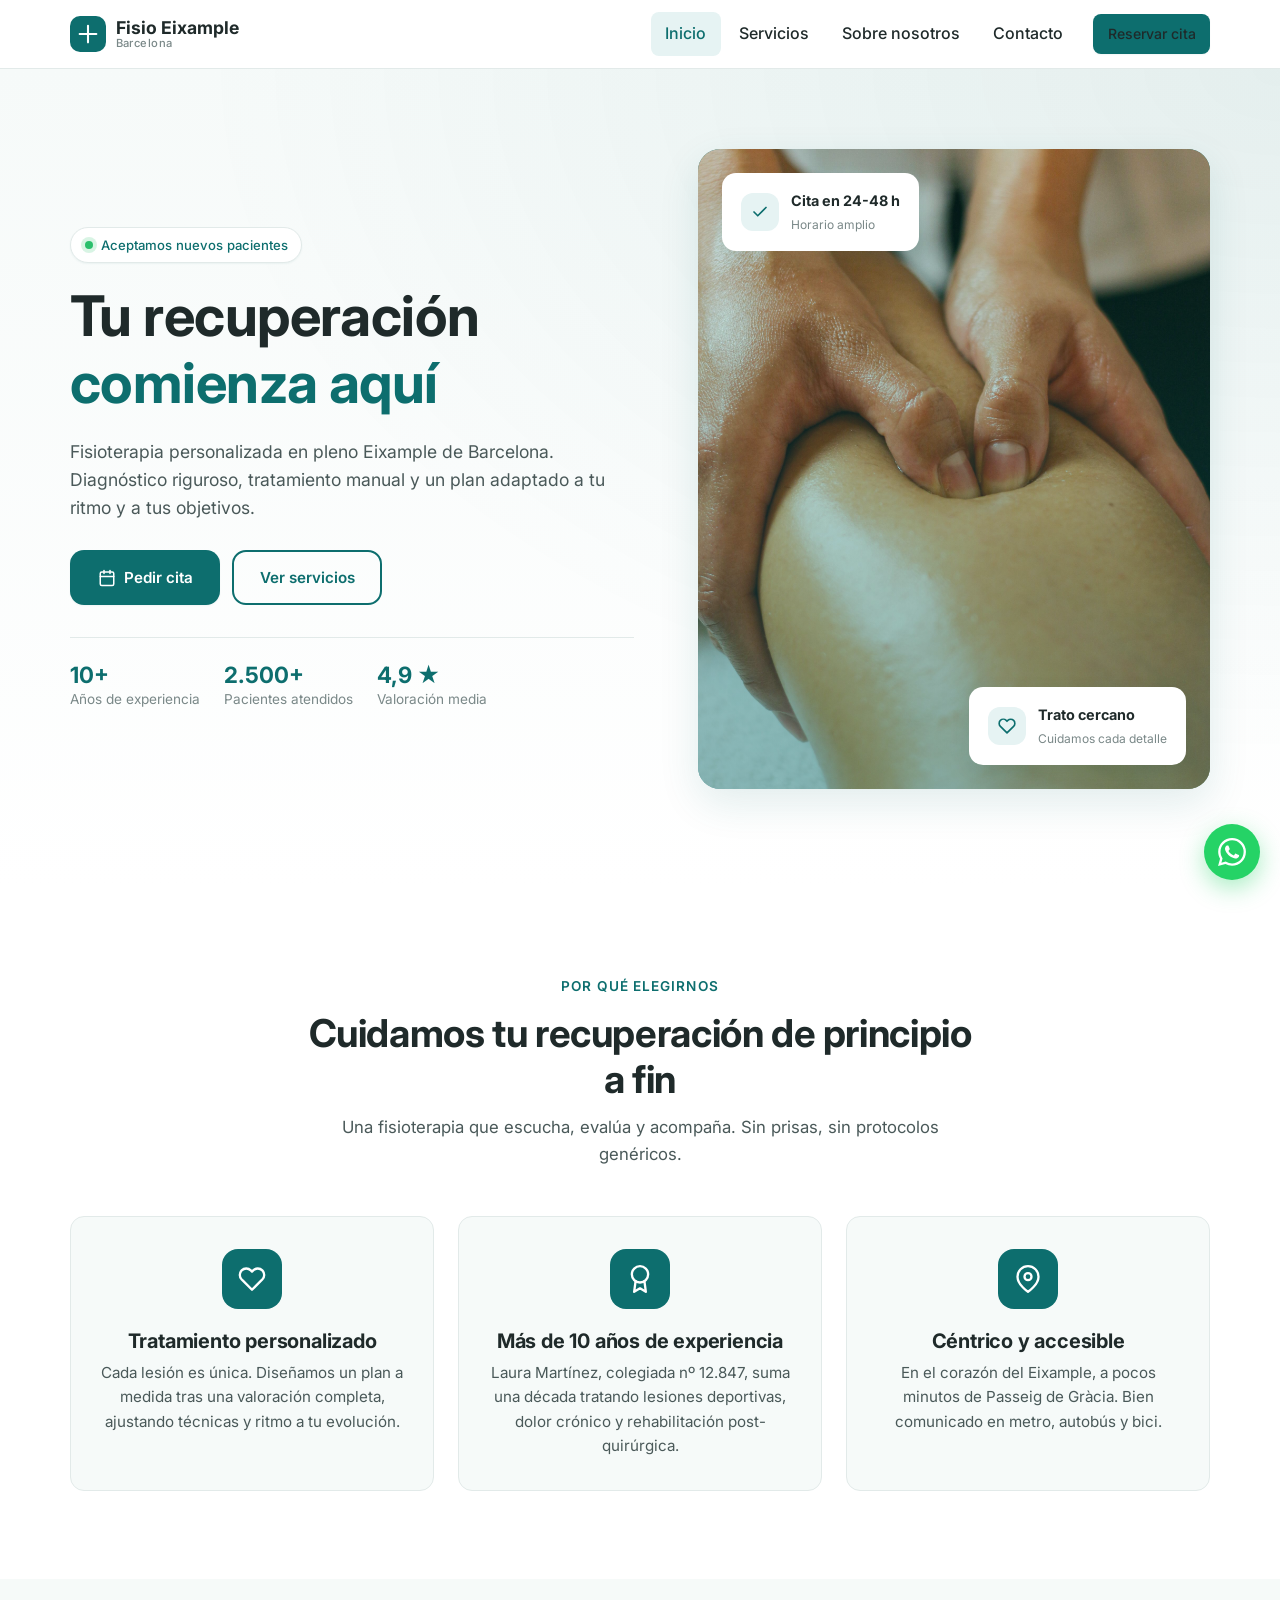
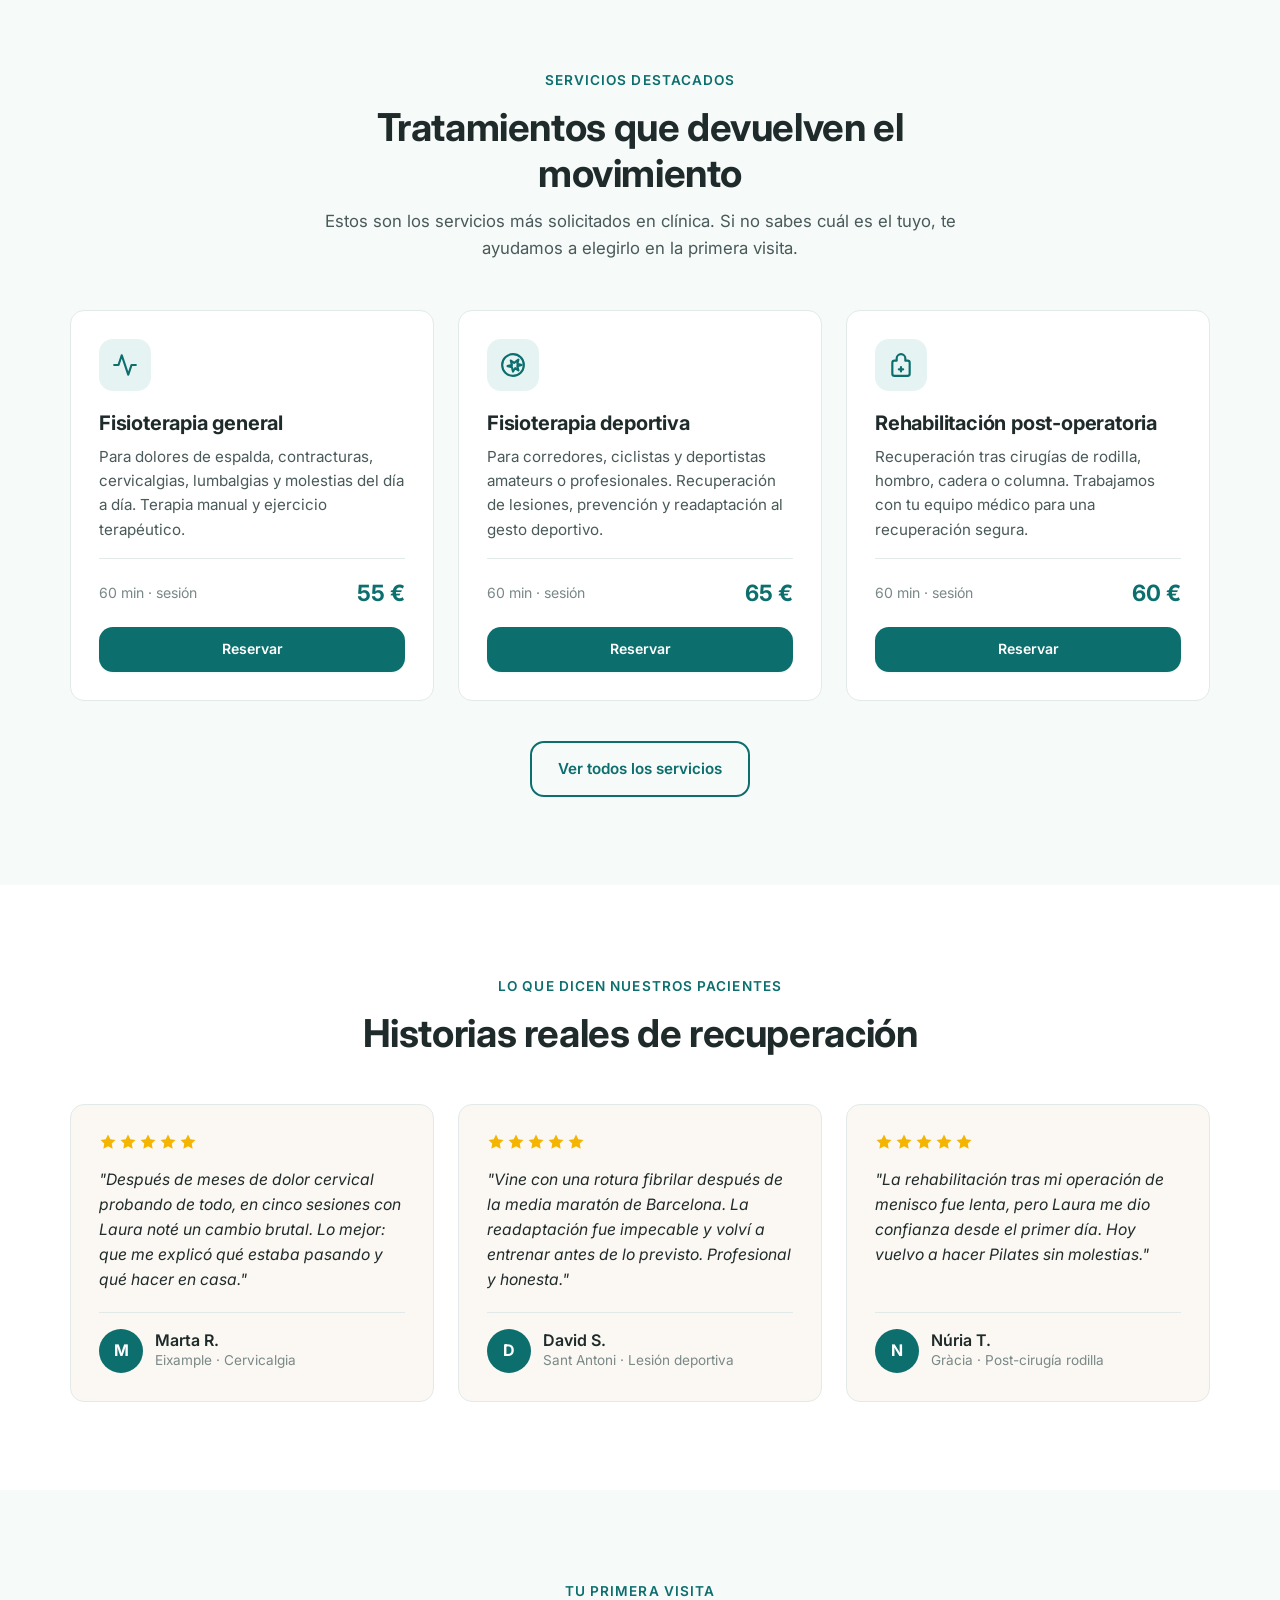
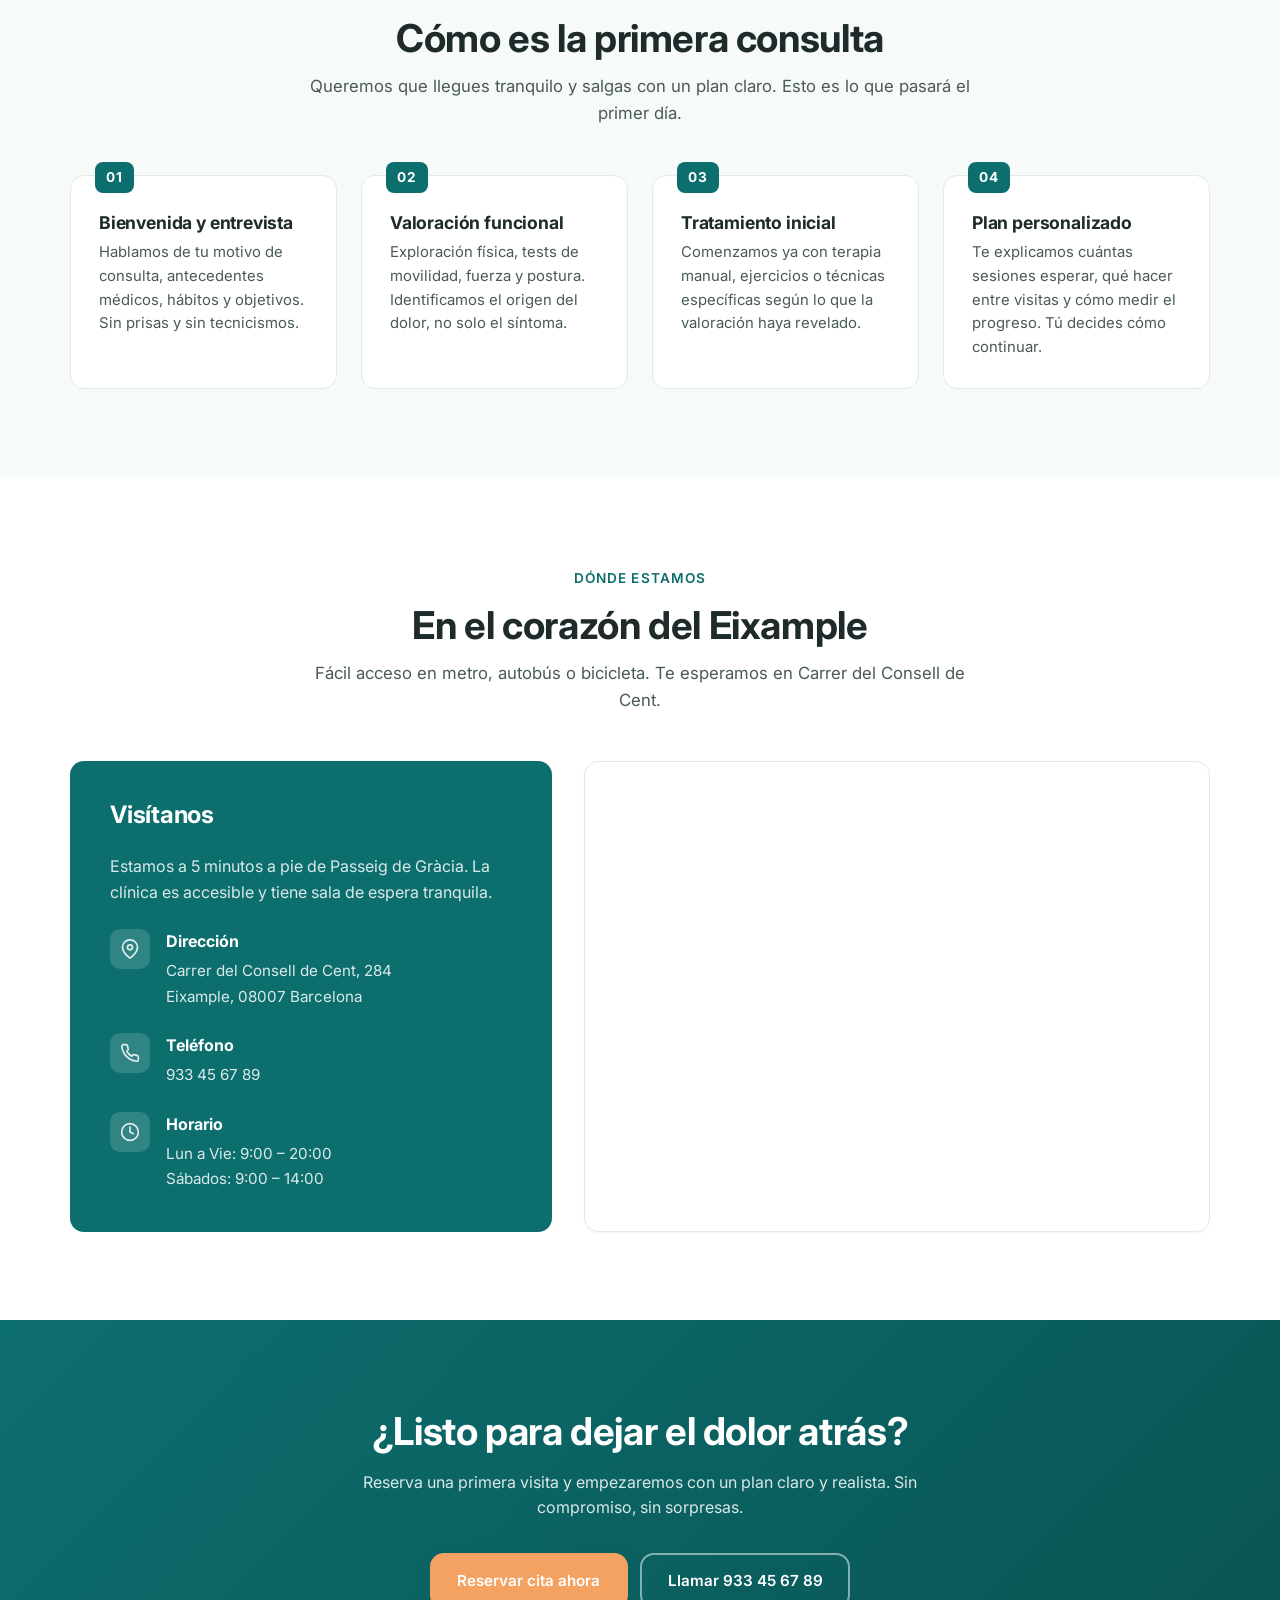
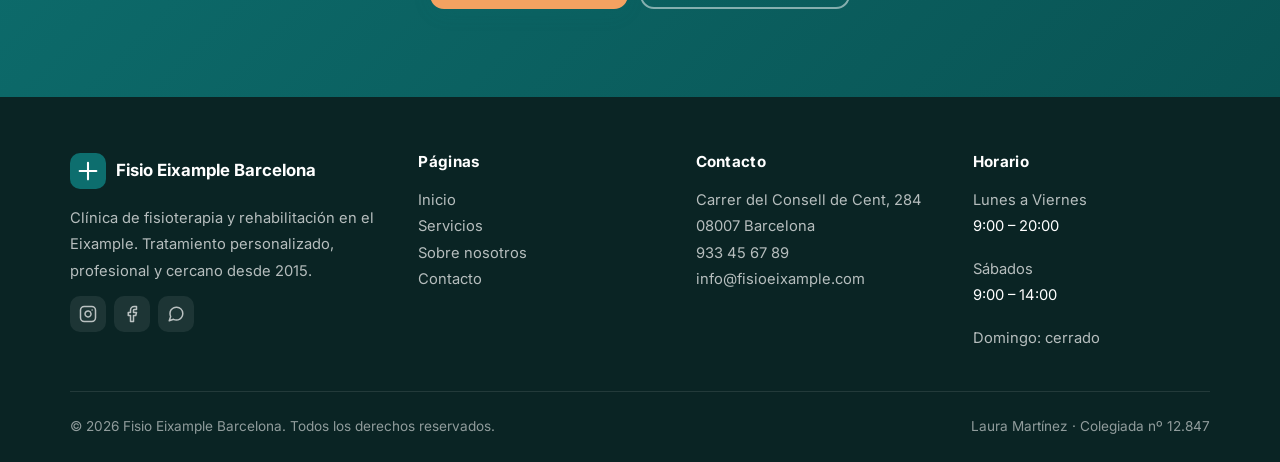
==== commit eefe0b4c: "Foto hero: foto local de tratamiento manual sustituye Pexels CDN" ====
--- a/index.html
+++ b/index.html
@@ -73,10 +73,9 @@
 
     <div class="hero-visual">
       <img class="hero-photo"
-           src="https://images.pexels.com/photos/20860586/pexels-photo-20860586.jpeg?auto=compress&cs=tinysrgb&w=1000"
-           alt="Fisioterapeuta tratando a un paciente"
-           loading="eager"
-           referrerpolicy="no-referrer" />
+           src="hero.jpg"
+           alt="Manos de fisioterapeuta tratando la pierna de un paciente"
+           loading="eager" />
       <div class="hero-visual-card top">
         <span class="dot">
           <svg width="18" height="18" viewBox="0 0 24 24" fill="none" stroke="currentColor" stroke-width="2.2" stroke-linecap="round" stroke-linejoin="round"><polyline points="20 6 9 17 4 12"/></svg>
@@ -432,21 +431,28 @@
 </a>
 
 <script>
-  // Mobile nav toggle
+  // Mobile nav toggle (+ body scroll lock)
   const toggle = document.querySelector('.nav-toggle');
   const menu = document.getElementById('primary-nav');
+  const closeMenu = () => {
+    menu.classList.remove('is-open');
+    document.body.classList.remove('menu-open');
+    toggle.setAttribute('aria-expanded', 'false');
+    toggle.setAttribute('aria-label', 'Abrir menú');
+  };
   if (toggle && menu) {
     toggle.addEventListener('click', () => {
       const open = menu.classList.toggle('is-open');
+      document.body.classList.toggle('menu-open', open);
       toggle.setAttribute('aria-expanded', String(open));
       toggle.setAttribute('aria-label', open ? 'Cerrar menú' : 'Abrir menú');
     });
     menu.querySelectorAll('a').forEach(a => a.addEventListener('click', () => {
-      if (window.innerWidth < 900) {
-        menu.classList.remove('is-open');
-        toggle.setAttribute('aria-expanded', 'false');
-      }
+      if (window.innerWidth < 900) closeMenu();
     }));
+    window.addEventListener('resize', () => {
+      if (window.innerWidth >= 900) closeMenu();
+    });
   }
 
   // Reveal on scroll
--- a/style.css
+++ b/style.css
@@ -1091,6 +1091,18 @@
   color: rgba(255,255,255,0.85);
 }
 
+.about-photo-img {
+  position: absolute;
+  inset: 0;
+  width: 100%;
+  height: 100%;
+  object-fit: cover;
+  object-position: center top;
+  z-index: 0;
+}
+
+.about-photo .credential-badge { z-index: 2; }
+
 .about-photo .credential-badge {
   position: absolute;
   bottom: 1.25rem;
@@ -1412,3 +1424,179 @@
   html { scroll-behavior: auto; }
   .reveal { opacity: 1; transform: none; }
 }
+
+/* =========================================================
+   Mobile refinements (< 768px)
+   Tighten paddings, type and rhythm for small screens.
+   ========================================================= */
+@media (max-width: 767px) {
+
+  /* Section rhythm */
+  section { padding: 2.75rem 0; }
+  .section-header { margin: 0 auto 1.75rem; }
+  .section-header p { font-size: 0.98rem; }
+
+  /* Typography */
+  h2 { font-size: clamp(1.45rem, 6vw, 1.85rem); }
+  h3 { font-size: 1.1rem; }
+  body { font-size: 15.5px; }
+
+  /* Container */
+  .container { padding: 0 1rem; }
+
+  /* Header */
+  .site-header { --header-h: 60px; }
+  .nav { height: 60px; }
+  .logo { font-size: 1rem; gap: 0.5rem; }
+  .logo-mark { width: 32px; height: 32px; border-radius: 8px; }
+  .logo-text small { font-size: 0.65rem; }
+
+  /* Body scroll lock when menu open */
+  body.menu-open { overflow: hidden; }
+
+  /* Mobile menu polish */
+  .nav-menu {
+    padding: 1rem 1rem 1.5rem;
+    gap: 0.25rem;
+    box-shadow: 0 8px 24px rgba(13, 110, 110, 0.06);
+  }
+  .nav-menu a {
+    padding: 0.95rem 0.5rem;
+    font-size: 1rem;
+  }
+  .nav-menu a.active {
+    color: var(--c-primary);
+    border-left: 3px solid var(--c-primary);
+    padding-left: 0.75rem;
+  }
+  .nav-menu .btn { margin-top: 0.75rem; padding: 0.95rem 1.6rem; }
+
+  /* Hero */
+  .hero { padding: 1.75rem 0 2.5rem; }
+  .hero-grid { gap: 1.75rem; }
+  .hero h1 { margin-bottom: 1rem; }
+  .hero-lead { font-size: 1rem; margin-bottom: 1.25rem; }
+  .hero-ctas { gap: 0.6rem; margin-bottom: 1.25rem; }
+  .hero-ctas .btn { flex: 1 1 auto; min-width: 0; }
+  .hero-trust { gap: 1rem 1.25rem; padding-top: 1.25rem; }
+  .hero-trust-item strong { font-size: 1.2rem; }
+  .hero-trust-item span { font-size: 0.78rem; }
+
+  /* Hero visual: shorter on mobile, no overlap */
+  .hero-visual {
+    aspect-ratio: 4 / 3;
+    border-radius: var(--radius-md);
+  }
+  .hero-visual-card {
+    padding: 0.65rem 0.85rem;
+    font-size: 0.8rem;
+    border-radius: 10px;
+  }
+  .hero-visual-card.top { top: 0.85rem; left: 0.85rem; }
+  .hero-visual-card.bottom { bottom: 0.85rem; right: 0.85rem; }
+  .hero-visual-card .dot { width: 30px; height: 30px; border-radius: 9px; }
+  .hero-visual-card .dot svg { width: 14px; height: 14px; }
+  .hero-visual-card small { font-size: 0.72rem; }
+
+  /* Cards: tighter padding */
+  .feature-card { padding: 1.5rem 1.25rem; }
+  .feature-icon { width: 50px; height: 50px; margin-bottom: 0.85rem; }
+
+  .service-card,
+  .testimonial-card,
+  .step,
+  .value-card { padding: 1.35rem 1.15rem; }
+
+  .service-detail { padding: 1.35rem 1.15rem; }
+  .service-detail-head { gap: 0.75rem; margin-bottom: 0.75rem; }
+  .service-detail h3 { font-size: 1.15rem; }
+
+  .service-icon { width: 44px; height: 44px; border-radius: 12px; margin-bottom: 0.85rem; }
+  .service-meta { padding-top: 0.85rem; margin-bottom: 0.85rem; }
+  .service-price { font-size: 1.2rem; }
+
+  .step::before {
+    top: -12px;
+    font-size: 0.78rem;
+    padding: 0.25rem 0.6rem;
+  }
+  .step h3 { font-size: 1rem; }
+  .step p { font-size: 0.9rem; }
+
+  .testimonial-text { font-size: 0.94rem; margin-bottom: 1rem; }
+  .testimonial-author { padding-top: 0.85rem; gap: 0.65rem; }
+  .author-avatar { width: 40px; height: 40px; }
+
+  .value-card .ic { width: 42px; height: 42px; margin-bottom: 0.75rem; }
+  .value-card h3 { font-size: 1rem; }
+
+  /* Location */
+  .location-info { padding: 1.75rem 1.35rem; gap: 1.1rem; }
+  .location-info h2 { font-size: 1.35rem !important; }
+  .map-wrap, .map-wrap iframe { min-height: 280px; }
+
+  /* CTA banner */
+  .cta-banner h2 { margin-bottom: 0.6rem; }
+  .cta-banner p { margin-bottom: 1.25rem; font-size: 0.95rem; }
+  .cta-banner .ctas { gap: 0.6rem; flex-direction: column; }
+  .cta-banner .ctas .btn { width: 100%; }
+
+  /* Page hero (subpages) */
+  .page-hero { padding: 2rem 0 2rem; }
+  .page-hero h1 { margin: 0.5rem auto 0.75rem; }
+  .page-hero p { font-size: 0.98rem; }
+  .breadcrumbs { margin-bottom: 0.5rem; font-size: 0.8rem; }
+
+  /* About */
+  .about-intro { gap: 1.75rem; }
+  .about-photo { aspect-ratio: 4 / 5; border-radius: var(--radius-md); }
+  .about-photo .credential-badge {
+    bottom: 0.85rem;
+    left: 0.85rem;
+    padding: 0.6rem 0.85rem;
+  }
+  .about-photo .credential-badge .ic { width: 30px; height: 30px; }
+  .about-photo .credential-badge strong { font-size: 0.78rem; }
+  .about-photo .credential-badge small { font-size: 0.7rem; }
+  .about-stats { gap: 0.5rem; margin-top: 1.25rem; padding-top: 1rem; }
+  .about-stat strong { font-size: 1.3rem; }
+  .about-stat span { font-size: 0.75rem; }
+
+  .timeline { padding-left: 1.5rem; }
+  .timeline-item { padding-bottom: 1.25rem; }
+  .timeline-item::before { left: -1.5rem; width: 14px; height: 14px; }
+
+  /* Contact */
+  .contact-info-card,
+  .contact-form { padding: 1.5rem 1.25rem; }
+  .contact-method { gap: 0.75rem; }
+  .contact-method .ic { width: 38px; height: 38px; }
+  .field input, .field select, .field textarea { padding: 0.7rem 0.85rem; }
+  .hours-table { font-size: 0.88rem; }
+
+  /* FAQ */
+  .faq-item summary { padding: 1rem 1.15rem; font-size: 0.95rem; }
+  .faq-item .faq-body { padding: 0 1.15rem 1.1rem; font-size: 0.92rem; }
+
+  /* Footer */
+  .site-footer { padding: 2.5rem 0 1.25rem; }
+  .footer-grid { gap: 1.75rem; margin-bottom: 1.75rem; }
+  .footer-col h4 { margin-bottom: 0.6rem; }
+  .footer-bottom { font-size: 0.8rem; gap: 0.4rem; }
+
+  /* FAB */
+  .fab-whatsapp {
+    width: 50px; height: 50px;
+    bottom: 1rem; right: 1rem;
+    box-shadow: 0 6px 18px rgba(37, 211, 102, 0.4);
+  }
+  .fab-whatsapp svg { width: 24px; height: 24px; }
+
+  /* Prevent long words breaking layout */
+  h1, h2, h3 { overflow-wrap: break-word; word-break: normal; hyphens: auto; }
+}
+
+/* Tablet refinement (768px - 899px) */
+@media (min-width: 768px) and (max-width: 899px) {
+  .hero-visual { aspect-ratio: 16 / 11; }
+}
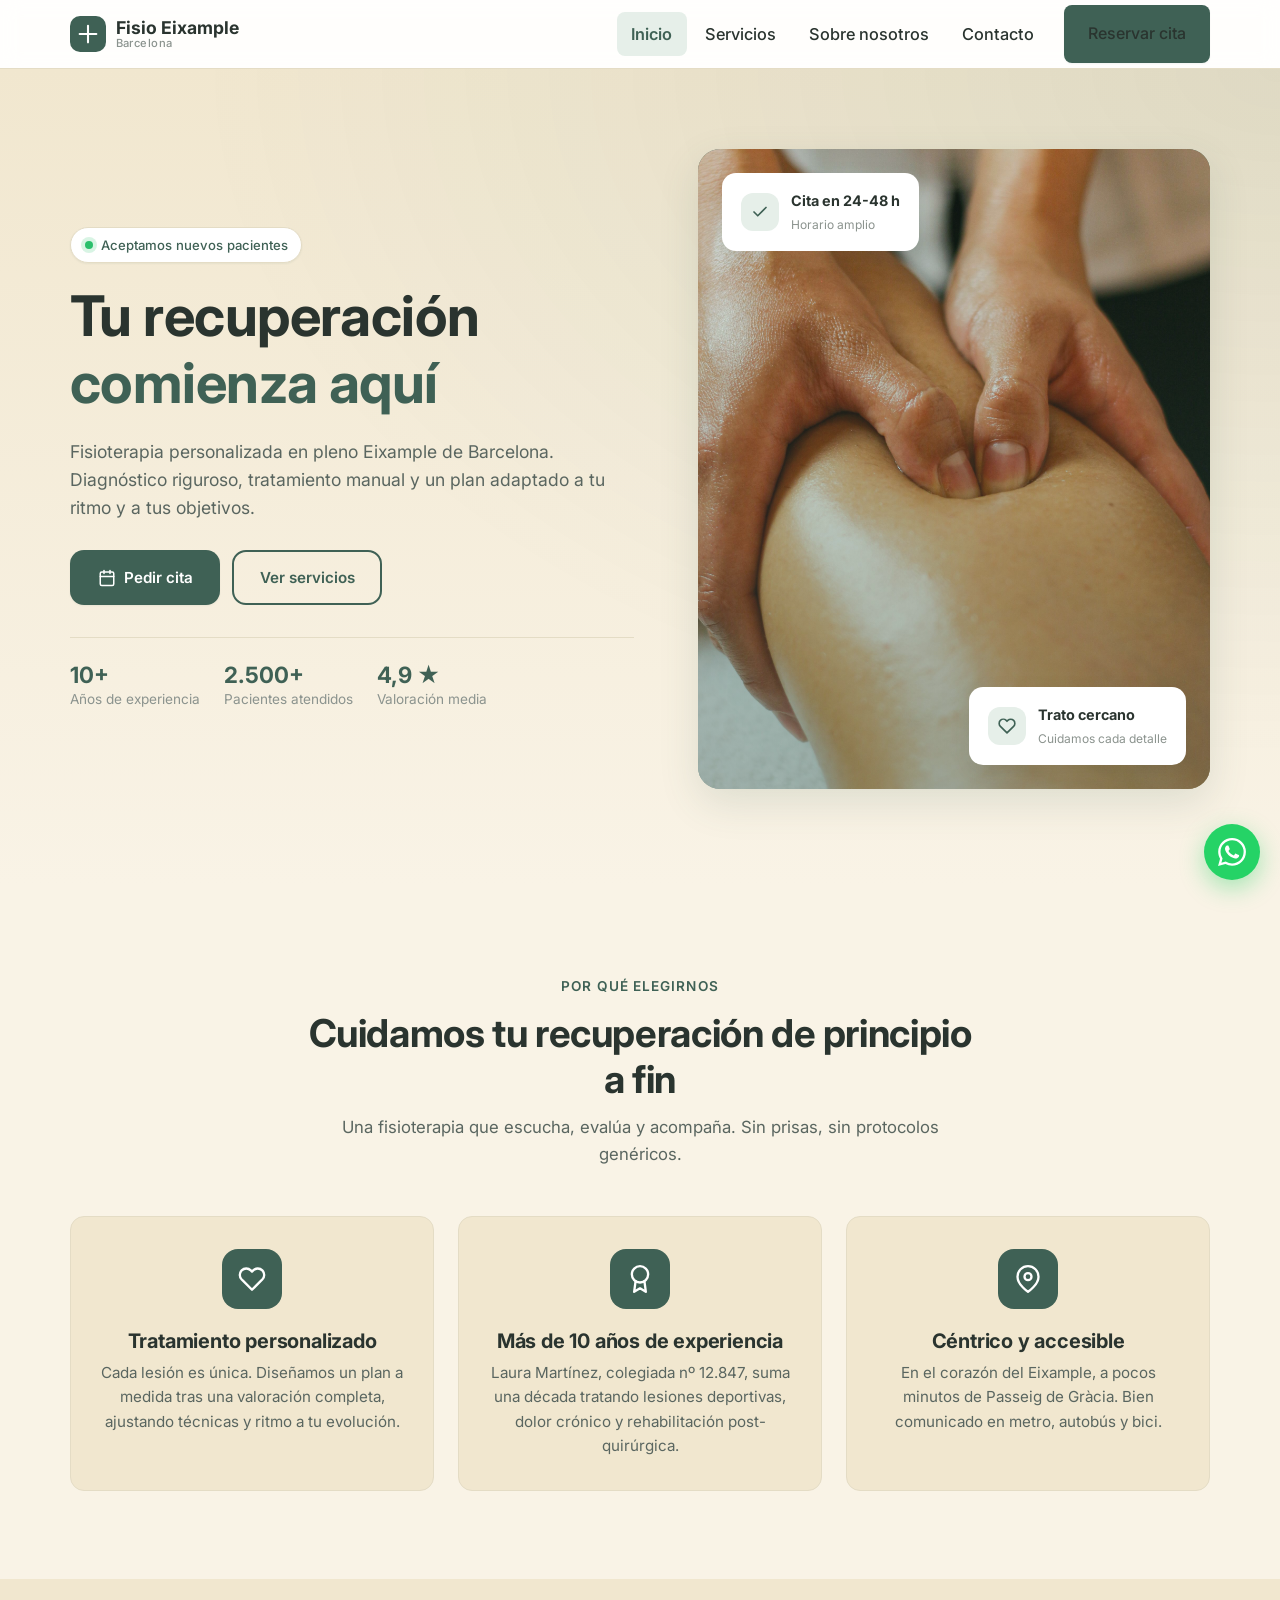
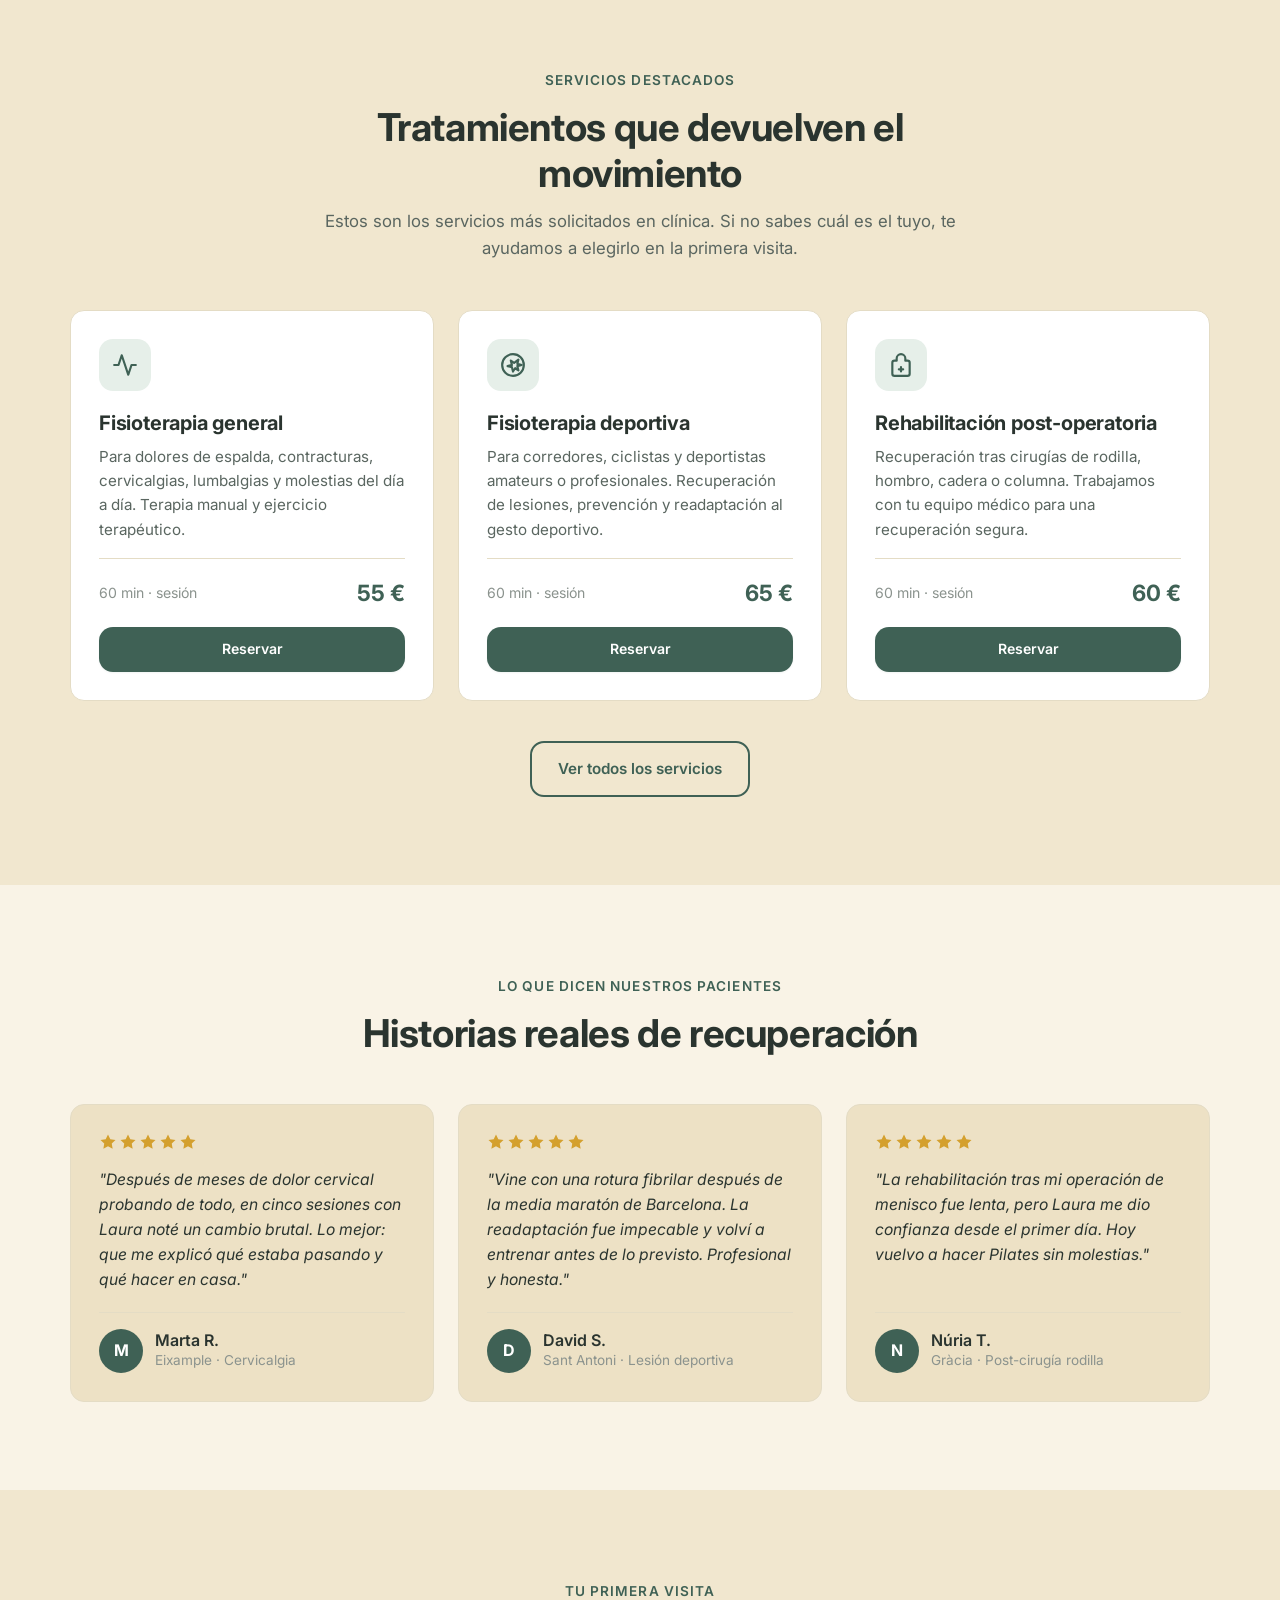
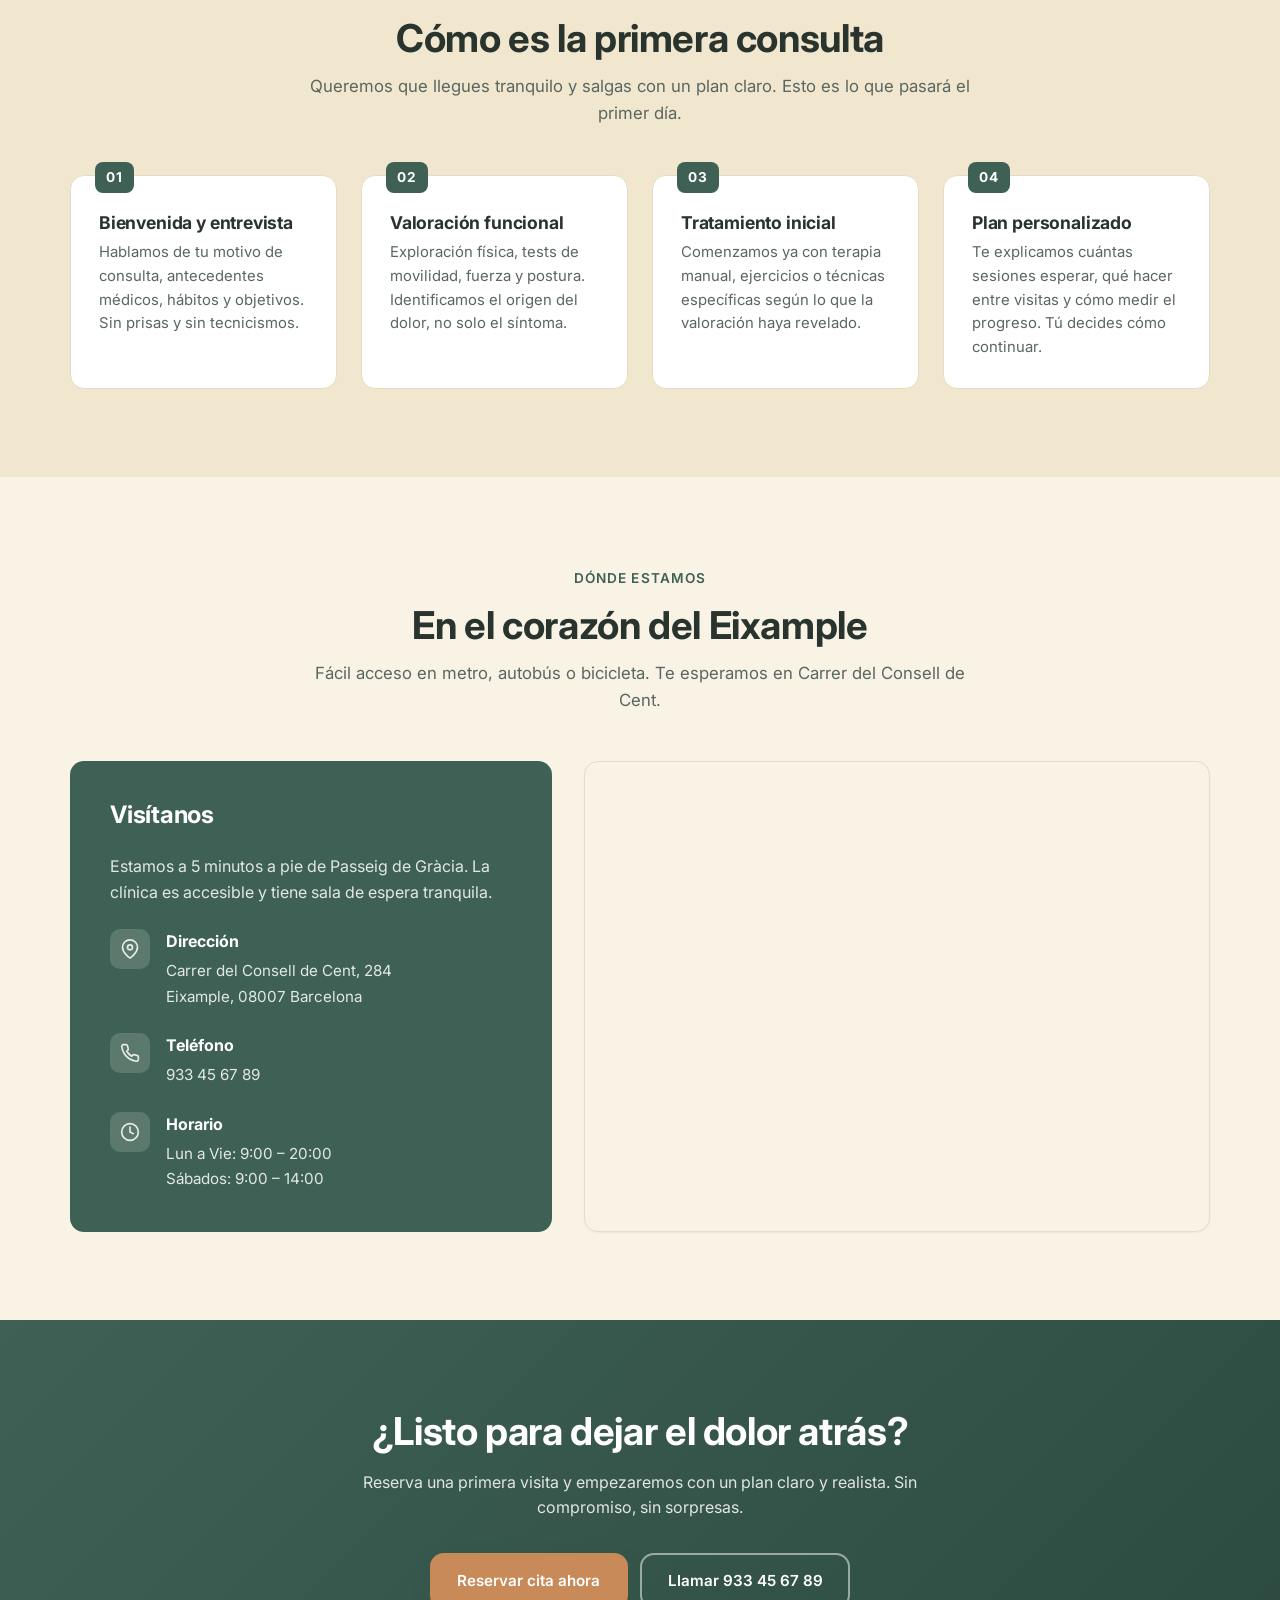
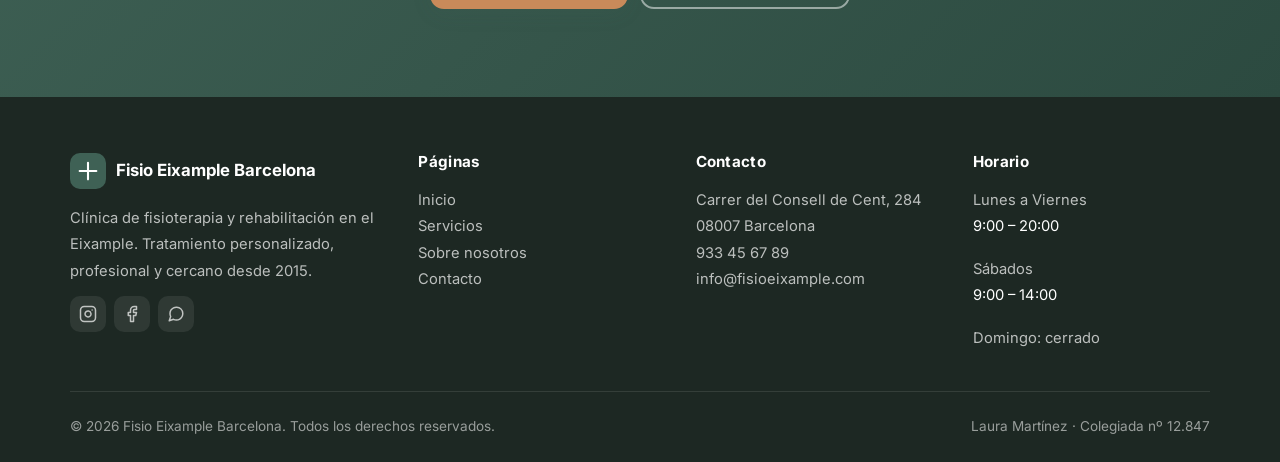
==== commit eb2ef3bf: "Paleta cream + sage y rediseno del menu movil" ====
--- a/index.html
+++ b/index.html
@@ -9,7 +9,7 @@
 <link rel="preconnect" href="https://fonts.gstatic.com" crossorigin />
 <link href="https://fonts.googleapis.com/css2?family=Inter:wght@400;500;600;700;800&display=swap" rel="stylesheet" />
 <link rel="stylesheet" href="style.css" />
-<link rel="icon" href="data:image/svg+xml,%3Csvg xmlns='http://www.w3.org/2000/svg' viewBox='0 0 100 100'%3E%3Crect width='100' height='100' rx='22' fill='%230d6e6e'/%3E%3Cpath d='M30 50 L45 50 L45 35 L55 35 L55 50 L70 50 L70 60 L55 60 L55 75 L45 75 L45 60 L30 60 Z' fill='white'/%3E%3C/svg%3E" />
+<link rel="icon" href="data:image/svg+xml,%3Csvg xmlns='http://www.w3.org/2000/svg' viewBox='0 0 100 100'%3E%3Crect width='100' height='100' rx='22' fill='%233f6155'/%3E%3Cpath d='M30 50 L45 50 L45 35 L55 35 L55 50 L70 50 L70 60 L55 60 L55 75 L45 75 L45 60 L30 60 Z' fill='white'/%3E%3C/svg%3E" />
 </head>
 <body>
 
--- a/style.css
+++ b/style.css
@@ -37,28 +37,29 @@
 
 /* ---------- Design tokens ---------- */
 :root {
-  /* Palette: medical, calm, trustworthy */
-  --c-primary: #0d6e6e;        /* deep teal */
-  --c-primary-dark: #095454;
-  --c-primary-light: #e6f3f3;
-  --c-accent: #f4a261;         /* warm coral */
-  --c-accent-dark: #e08c47;
-  --c-bg: #ffffff;
-  --c-bg-alt: #f6faf9;
-  --c-bg-cream: #fbf8f3;
-  --c-text: #1f2a2a;
-  --c-text-soft: #4a5959;
-  --c-muted: #7a8888;
-  --c-border: #e2eae9;
-  --c-star: #f5b400;
+  /* Palette: cream + sage green (calm, natural, professional) */
+  --c-primary: #3f6155;        /* deep sage green */
+  --c-primary-dark: #2c4a40;
+  --c-primary-light: #e6efe9;
+  --c-accent: #c98a5a;         /* warm clay */
+  --c-accent-dark: #a86d40;
+  --c-bg: #f9f3e6;             /* cream / crudo */
+  --c-bg-alt: #f1e7cf;         /* deeper cream for alt sections */
+  --c-bg-cream: #ede1c5;       /* deepest cream */
+  --c-card: #ffffff;           /* white cards over cream */
+  --c-text: #2a342f;           /* warm charcoal */
+  --c-text-soft: #5a6660;
+  --c-muted: #8b938e;
+  --c-border: #e4dcc5;         /* warm border */
+  --c-star: #d4a02e;
 
   --radius-sm: 8px;
   --radius-md: 14px;
   --radius-lg: 22px;
 
-  --shadow-sm: 0 1px 2px rgba(13, 110, 110, 0.06);
-  --shadow-md: 0 6px 20px rgba(13, 110, 110, 0.08);
-  --shadow-lg: 0 14px 40px rgba(13, 110, 110, 0.12);
+  --shadow-sm: 0 1px 2px rgba(63, 97, 85, 0.07);
+  --shadow-md: 0 6px 20px rgba(63, 97, 85, 0.09);
+  --shadow-lg: 0 14px 40px rgba(63, 97, 85, 0.14);
 
   --container: 1180px;
   --header-h: 68px;
@@ -255,31 +256,52 @@
 .nav-menu {
   position: fixed;
   inset: var(--header-h) 0 0 0;
-  background: #fff;
-  padding: 1.5rem 1.25rem 2rem;
+  background: var(--c-bg);
+  padding: 1.25rem 1rem 1.75rem;
   display: none;
   flex-direction: column;
-  gap: 0.5rem;
+  gap: 0.2rem;
   border-top: 1px solid var(--c-border);
   overflow-y: auto;
-}
-
-.nav-menu.is-open { display: flex; }
+  -webkit-overflow-scrolling: touch;
+}
+
+.nav-menu.is-open {
+  display: flex;
+  animation: nav-menu-slide 220ms ease-out;
+}
+
+@keyframes nav-menu-slide {
+  from { opacity: 0; transform: translateY(-8px); }
+  to { opacity: 1; transform: translateY(0); }
+}
 
 .nav-menu a {
-  display: block;
-  padding: 0.85rem 0.5rem;
+  display: flex;
+  align-items: center;
+  padding: 0.95rem 1rem;
   font-weight: 500;
-  border-bottom: 1px solid var(--c-border);
+  font-size: 1.02rem;
   color: var(--c-text);
-}
-
-.nav-menu a.active,
-.nav-menu a:hover { color: var(--c-primary); }
+  border-radius: 12px;
+  transition: background 150ms ease, color 150ms ease;
+}
+
+.nav-menu a:hover,
+.nav-menu a:active { background: var(--c-primary-light); }
+
+.nav-menu a.active {
+  background: var(--c-primary-light);
+  color: var(--c-primary);
+  font-weight: 600;
+}
 
 .nav-menu .btn {
-  margin-top: 1rem;
+  margin: 0.85rem 0 0;
   width: 100%;
+  padding: 1rem 1.5rem;
+  font-size: 1rem;
+  justify-content: center;
 }
 
 @media (min-width: 900px) {
@@ -316,7 +338,7 @@
   position: relative;
   padding: 3rem 0 4rem;
   background:
-    radial-gradient(ellipse at top right, rgba(13, 110, 110, 0.08), transparent 60%),
+    radial-gradient(ellipse at top right, rgba(63, 97, 85, 0.10), transparent 60%),
     linear-gradient(180deg, var(--c-bg-alt) 0%, var(--c-bg) 100%);
   overflow: hidden;
 }
@@ -412,7 +434,7 @@
   border-radius: var(--radius-lg);
   overflow: hidden;
   aspect-ratio: 4 / 5;
-  background: linear-gradient(135deg, var(--c-primary) 0%, #1a8a8a 100%);
+  background: linear-gradient(135deg, var(--c-primary) 0%, #5a8270 100%);
   box-shadow: var(--shadow-lg);
 }
 
@@ -482,7 +504,7 @@
   content: "";
   position: absolute;
   inset: 0;
-  background: linear-gradient(180deg, rgba(13, 110, 110, 0.18) 0%, rgba(13, 110, 110, 0.45) 100%);
+  background: linear-gradient(180deg, rgba(63, 97, 85, 0.18) 0%, rgba(63, 97, 85, 0.45) 100%);
   z-index: 1;
 }
 
@@ -815,7 +837,7 @@
 
 /* ---------- Footer ---------- */
 .site-footer {
-  background: #0a2424;
+  background: #1d2823;
   color: rgba(255,255,255,0.75);
   padding: 3.5rem 0 1.5rem;
 }
@@ -894,7 +916,7 @@
 /* ---------- Page hero (subpage) ---------- */
 .page-hero {
   background:
-    radial-gradient(ellipse at top right, rgba(13, 110, 110, 0.08), transparent 55%),
+    radial-gradient(ellipse at top right, rgba(63, 97, 85, 0.10), transparent 55%),
     var(--c-bg-alt);
   padding: 3.5rem 0 3rem;
   text-align: center;
@@ -1078,7 +1100,7 @@
   aspect-ratio: 4/5;
   border-radius: var(--radius-lg);
   overflow: hidden;
-  background: linear-gradient(135deg, var(--c-primary) 0%, #1a8a8a 100%);
+  background: linear-gradient(135deg, var(--c-primary) 0%, #5a8270 100%);
   box-shadow: var(--shadow-lg);
 }
 
@@ -1327,7 +1349,7 @@
 .field textarea:focus {
   outline: none;
   border-color: var(--c-primary);
-  box-shadow: 0 0 0 4px rgba(13, 110, 110, 0.12);
+  box-shadow: 0 0 0 4px rgba(63, 97, 85, 0.15);
 }
 
 .field textarea {
@@ -1454,22 +1476,8 @@
   /* Body scroll lock when menu open */
   body.menu-open { overflow: hidden; }
 
-  /* Mobile menu polish */
-  .nav-menu {
-    padding: 1rem 1rem 1.5rem;
-    gap: 0.25rem;
-    box-shadow: 0 8px 24px rgba(13, 110, 110, 0.06);
-  }
-  .nav-menu a {
-    padding: 0.95rem 0.5rem;
-    font-size: 1rem;
-  }
-  .nav-menu a.active {
-    color: var(--c-primary);
-    border-left: 3px solid var(--c-primary);
-    padding-left: 0.75rem;
-  }
-  .nav-menu .btn { margin-top: 0.75rem; padding: 0.95rem 1.6rem; }
+  /* Mobile menu: extra shadow */
+  .nav-menu { box-shadow: 0 16px 40px rgba(63, 97, 85, 0.12); }
 
   /* Hero */
   .hero { padding: 1.75rem 0 2.5rem; }
